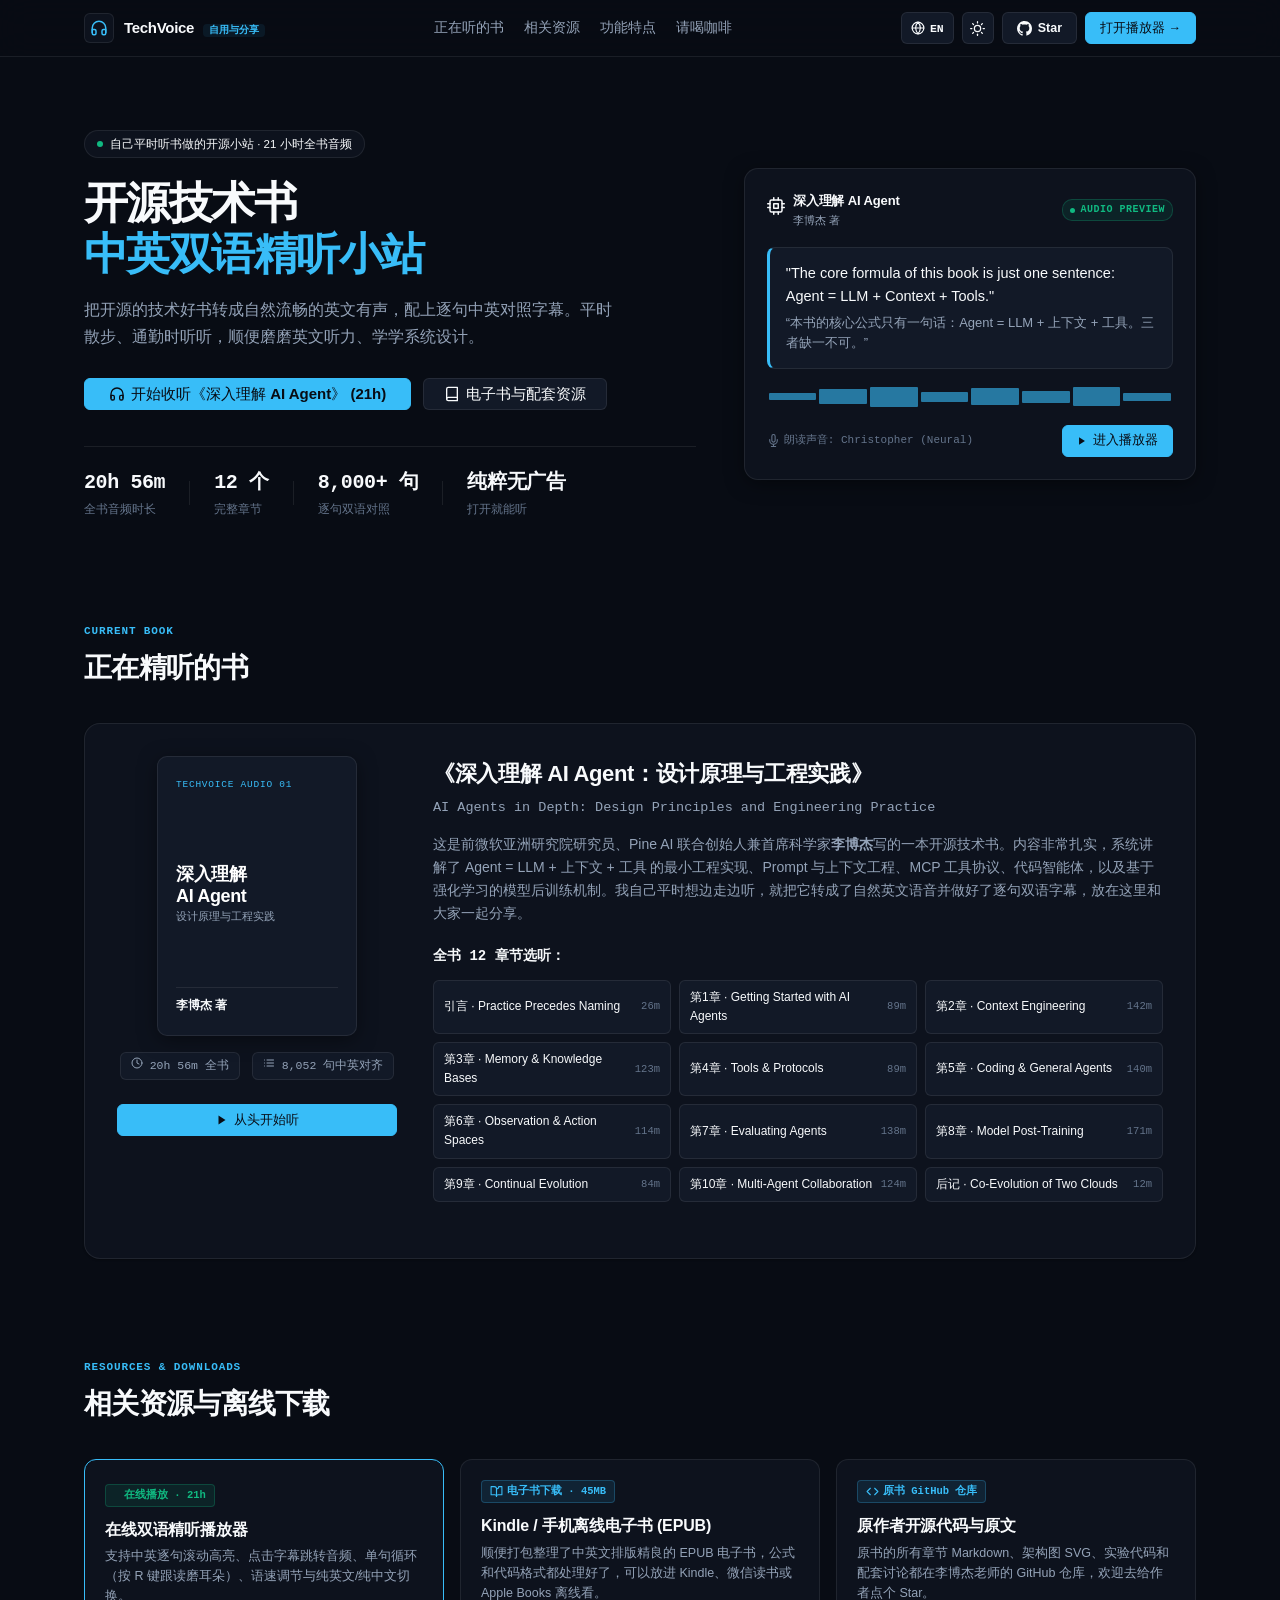
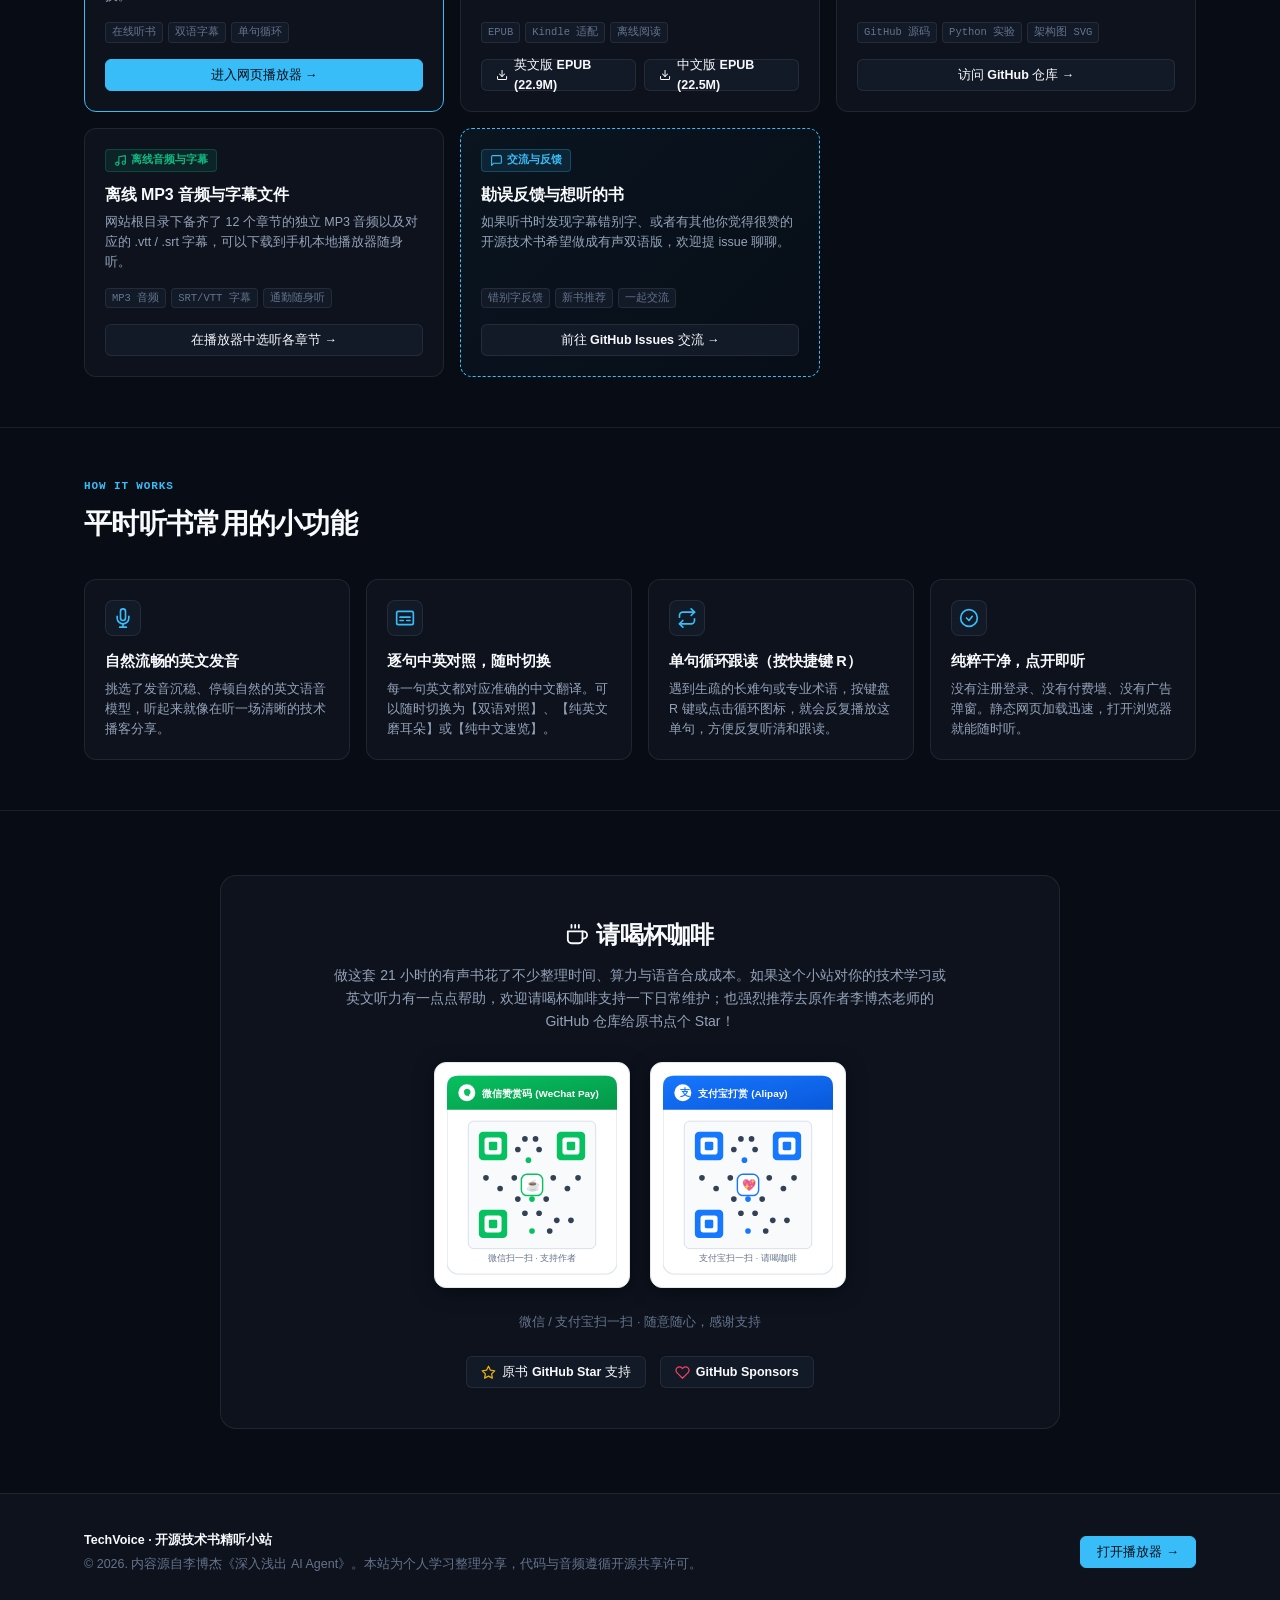
==== index.html @ 955268dc "feat(ui):全面提升品质 - 彻底重构设计系统为 Linear 级工程水准，消除一切山寨质感与 AI-slop" ====
<!DOCTYPE html>
<html lang="zh-CN" data-theme="dark">
<head>
  <meta charset="utf-8">
  <meta name="viewport" content="width=device-width, initial-scale=1.0, maximum-scale=1.0, user-scalable=no">
  <title>TechVoice · 开源技术书双语精听小站</title>
  <meta name="description" content="一个给自己和大家精听开源技术书的小站。包含李博杰《深入理解 AI Agent》全本 21 小时自然英文朗读与 8,000+ 句逐句中英对照字幕，通勤散步随时听。">
  <meta name="theme-color" content="#080c14">
  <link rel="manifest" href="manifest.json">
  <link rel="apple-touch-icon" href="assets/icon.svg">
  <link rel="stylesheet" href="css/landing.css">
  <link rel="icon" type="image/svg+xml" href="assets/icon.svg">
</head>
<body>
  <!-- Header Navbar -->
  <header class="site-header">
    <div class="container header-inner">
      <a href="index.html" class="brand-logo">
        <div class="brand-icon">
          <svg width="18" height="18" viewBox="0 0 24 24" fill="none" stroke="currentColor" stroke-width="2" stroke-linecap="round" stroke-linejoin="round">
            <path d="M3 18v-6a9 9 0 0 1 18 0v6"/>
            <path d="M21 19a2 2 0 0 1-2 2h-1a2 2 0 0 1-2-2v-3a2 2 0 0 1 2-2h3zM3 19a2 2 0 0 0 2 2h1a2 2 0 0 0 2-2v-3a2 2 0 0 0-2-2H3z"/>
          </svg>
        </div>
        <div>
          <span class="brand-name">TechVoice</span>
          <span class="brand-badge" data-i18n="brand_badge">自用与分享</span>
        </div>
      </a>

      <nav class="nav-links">
        <a href="#featured" class="nav-link" data-i18n="nav_featured">正在听的书</a>
        <a href="#library" class="nav-link" data-i18n="nav_library">相关资源</a>
        <a href="#features" class="nav-link" data-i18n="nav_features">功能特点</a>
        <a href="#sponsor" class="nav-link" data-i18n="nav_sponsor">请喝咖啡</a>
      </nav>

      <div class="header-actions">
        <!-- Language Switcher Toggle -->
        <button class="btn-lang" id="btn-lang-toggle" title="Switch Language / 切换语言">
          <svg width="14" height="14" viewBox="0 0 24 24" fill="none" stroke="currentColor" stroke-width="2" stroke-linecap="round" stroke-linejoin="round">
            <circle cx="12" cy="12" r="10"/>
            <line x1="2" y1="12" x2="22" y2="12"/>
            <path d="M12 2a15.3 15.3 0 0 1 4 10 15.3 15.3 0 0 1-4 10 15.3 15.3 0 0 1-4-10 15.3 15.3 0 0 1 4-10z"/>
          </svg>
          <span id="lang-switch-text">EN</span>
        </button>

        <!-- Theme Toggle -->
        <button class="btn-theme" id="btn-theme-toggle" title="切换深色/浅色模式" aria-label="Toggle Theme">
          <svg width="15" height="15" viewBox="0 0 24 24" fill="none" stroke="currentColor" stroke-width="2" stroke-linecap="round" stroke-linejoin="round">
            <circle cx="12" cy="12" r="5"/>
            <line x1="12" y1="1" x2="12" y2="3"/>
            <line x1="12" y1="21" x2="12" y2="23"/>
            <line x1="4.22" y1="4.22" x2="5.64" y2="5.64"/>
            <line x1="18.36" y1="18.36" x2="19.78" y2="19.78"/>
            <line x1="1" y1="12" x2="3" y2="12"/>
            <line x1="21" y1="12" x2="23" y2="12"/>
            <line x1="4.22" y1="19.78" x2="5.64" y2="18.36"/>
            <line x1="18.36" y1="5.64" x2="19.78" y2="4.22"/>
          </svg>
        </button>

        <!-- GitHub Link -->
        <a href="https://github.com/bojieli/ai-agent-book" target="_blank" rel="noopener noreferrer" class="btn btn-secondary" title="原书 GitHub 开源仓库">
          <svg width="15" height="15" viewBox="0 0 24 24" fill="currentColor">
            <path d="M12 0C5.37 0 0 5.37 0 12c0 5.31 3.435 9.795 8.205 11.385.6.105.825-.255.825-.57 0-.285-.015-1.23-.015-2.235-3.015.555-3.795-.735-4.035-1.41-.135-.345-.72-1.41-1.23-1.695-.42-.225-1.02-.78-.015-.795.945-.015 1.62.87 1.845 1.23 1.08 1.815 2.805 1.305 3.495.99.105-.78.42-1.305.765-1.605-2.67-.3-5.46-1.335-5.46-5.925 0-1.305.465-2.385 1.23-3.225-.12-.3-.54-1.53.12-3.18 0 0 1.005-.315 3.3 1.23.96-.27 1.98-.405 3-.405s2.04.135 3 .405c2.295-1.56 3.3-1.23 3.3-1.23.66 1.65.24 2.88.12 3.18.765.84 1.23 1.905 1.23 3.225 0 4.605-2.805 5.625-5.475 5.925.435.375.81 1.095.81 2.22 0 1.605-.015 2.895-.015 3.3 0 .315.225.69.825.57A12.02 12.02 0 0024 12c0-6.63-5.37-12-12-12z"/>
          </svg>
          <span>Star</span>
        </a>

        <!-- CTA Reader -->
        <a href="reader.html" class="btn btn-primary" data-i18n="nav_player_cta">打开播放器 →</a>
      </div>
    </div>
  </header>

  <!-- Hero Section -->
  <section class="hero-section">
    <div class="container hero-grid">
      <!-- Left Content -->
      <div class="hero-left">
        <div class="hero-badge-pill">
          <span class="pill-dot"></span>
          <span data-i18n="hero_badge">自己平时听书做的开源小站 · 21 小时全书音频</span>
        </div>

        <h1 class="hero-title" data-i18n-html="hero_title">
          开源技术书<br>
          <span class="text-accent">中英双语精听小站</span>
        </h1>

        <p class="hero-desc" data-i18n="hero_desc">
          把开源的技术好书转成自然流畅的英文有声，配上逐句中英对照字幕。平时散步、通勤时听听，顺便磨磨英文听力、学学系统设计。
        </p>

        <div class="hero-actions">
          <a href="reader.html" class="btn btn-primary" style="padding: 12px 24px; font-size: 15px;">
            <svg width="16" height="16" viewBox="0 0 24 24" fill="none" stroke="currentColor" stroke-width="2" stroke-linecap="round" stroke-linejoin="round">
              <path d="M3 18v-6a9 9 0 0 1 18 0v6"/>
              <path d="M21 19a2 2 0 0 1-2 2h-1a2 2 0 0 1-2-2v-3a2 2 0 0 1 2-2h3zM3 19a2 2 0 0 0 2 2h1a2 2 0 0 0 2-2v-3a2 2 0 0 0-2-2H3z"/>
            </svg>
            <span data-i18n="hero_btn_listen">开始收听《深入理解 AI Agent》 (21h)</span>
          </a>
          <a href="#library" class="btn btn-secondary" style="padding: 12px 20px; font-size: 15px;">
            <svg width="16" height="16" viewBox="0 0 24 24" fill="none" stroke="currentColor" stroke-width="2" stroke-linecap="round" stroke-linejoin="round">
              <path d="M4 19.5A2.5 2.5 0 0 1 6.5 17H20"/>
              <path d="M6.5 2H20v20H6.5A2.5 2.5 0 0 1 4 19.5v-15A2.5 2.5 0 0 1 6.5 2z"/>
            </svg>
            <span data-i18n="hero_btn_explore">电子书与配套资源</span>
          </a>
        </div>

        <!-- Metrics -->
        <div class="metrics-row">
          <div class="metric-item">
            <span class="metric-value" data-i18n="metric_audio_val">20h 56m</span>
            <span class="metric-label" data-i18n="metric_audio_lbl">全书音频时长</span>
          </div>
          <div class="metric-divider"></div>
          <div class="metric-item">
            <span class="metric-value" data-i18n="metric_chap_val">12 个</span>
            <span class="metric-label" data-i18n="metric_chap_lbl">完整章节</span>
          </div>
          <div class="metric-divider"></div>
          <div class="metric-item">
            <span class="metric-value" data-i18n="metric_align_val">8,000+ 句</span>
            <span class="metric-label" data-i18n="metric_align_lbl">逐句双语对照</span>
          </div>
          <div class="metric-divider"></div>
          <div class="metric-item">
            <span class="metric-value" data-i18n="metric_free_val">纯粹无广告</span>
            <span class="metric-label" data-i18n="metric_free_lbl">打开就能听</span>
          </div>
        </div>
      </div>

      <!-- Right Interactive Preview Card -->
      <div class="hero-right">
        <div class="hero-card-preview">
          <div class="card-preview-header">
            <div class="card-book-tag">
              <div class="book-icon">
                <svg width="18" height="18" viewBox="0 0 24 24" fill="none" stroke="currentColor" stroke-width="2" stroke-linecap="round" stroke-linejoin="round">
                  <rect x="4" y="4" width="16" height="16" rx="2"/>
                  <rect x="9" y="9" width="6" height="6"/>
                  <line x1="9" y1="1" x2="9" y2="4"/>
                  <line x1="15" y1="1" x2="15" y2="4"/>
                  <line x1="9" y1="20" x2="9" y2="23"/>
                  <line x1="15" y1="20" x2="15" y2="23"/>
                  <line x1="20" y1="9" x2="23" y2="9"/>
                  <line x1="20" y1="14" x2="23" y2="14"/>
                  <line x1="1" y1="9" x2="4" y2="9"/>
                  <line x1="1" y1="14" x2="4" y2="14"/>
                </svg>
              </div>
              <div>
                <div class="book-title-sub" data-i18n="preview_tag_title">深入理解 AI Agent</div>
                <div class="book-author-sub" data-i18n="preview_tag_author">李博杰 著</div>
              </div>
            </div>
            <div class="live-badge">
              <span class="live-pulse"></span>
              <span data-i18n="preview_live">AUDIO PREVIEW</span>
            </div>
          </div>

          <div class="card-cue-box">
            <div class="en" data-i18n="preview_en">"The core formula of this book is just one sentence: Agent = LLM + Context + Tools."</div>
            <div class="zh" data-i18n="preview_zh">“本书的核心公式只有一句话：Agent = LLM + 上下文 + 工具。三者缺一不可。”</div>
          </div>

          <!-- Animated Sound Waves -->
          <div class="sound-waves">
            <div class="wave-bar"></div>
            <div class="wave-bar"></div>
            <div class="wave-bar"></div>
            <div class="wave-bar"></div>
            <div class="wave-bar"></div>
            <div class="wave-bar"></div>
            <div class="wave-bar"></div>
            <div class="wave-bar"></div>
          </div>

          <div class="card-cta-row">
            <span class="voice-badge">
              <svg width="13" height="13" viewBox="0 0 24 24" fill="none" stroke="currentColor" stroke-width="2" stroke-linecap="round" stroke-linejoin="round" style="color: var(--accent);">
                <path d="M12 1a3 3 0 0 0-3 3v8a3 3 0 0 0 6 0V4a3 3 0 0 0-3-3z"/>
                <path d="M19 10v2a7 7 0 0 1-14 0v-2"/>
                <line x1="12" y1="19" x2="12" y2="23"/>
                <line x1="8" y1="23" x2="16" y2="23"/>
              </svg>
              <span data-i18n="preview_voice">朗读声音: Christopher (Neural)</span>
            </span>
            <a href="reader.html" class="btn btn-primary" style="padding: 6px 14px; font-size: 13px;">
              <svg width="10" height="10" viewBox="0 0 24 24" fill="currentColor">
                <polygon points="5 3 19 12 5 21 5 3"/>
              </svg>
              <span data-i18n="preview_cta">进入播放器</span>
            </a>
          </div>
        </div>
      </div>
    </div>
  </section>

  <!-- Featured Book Section -->
  <section class="section-featured" id="featured">
    <div class="container">
      <div class="section-header">
        <div class="section-label" data-i18n="featured_label">CURRENT BOOK</div>
        <h2 class="section-title" data-i18n="featured_title">正在精听的书</h2>
      </div>

      <div class="featured-book-card">
        <!-- Cover Column -->
        <div class="book-cover-col">
          <div class="book-mock-cover">
            <div class="mock-cover-tag">TECHVOICE AUDIO 01</div>
            <div>
              <div class="mock-cover-title">深入理解<br>AI Agent</div>
              <div class="mock-cover-sub">设计原理与工程实践</div>
            </div>
            <div class="mock-cover-footer">
              <div class="mock-cover-author">李博杰 著</div>
            </div>
          </div>

          <div class="book-quick-stats">
            <div class="quick-stat-badge">
              <svg width="12" height="12" viewBox="0 0 24 24" fill="none" stroke="currentColor" stroke-width="2" stroke-linecap="round" stroke-linejoin="round">
                <circle cx="12" cy="12" r="10"/>
                <polyline points="12 6 12 12 16 14"/>
              </svg>
              <span data-i18n="featured_quick_stat_time">20h 56m 全书</span>
            </div>
            <div class="quick-stat-badge">
              <svg width="12" height="12" viewBox="0 0 24 24" fill="none" stroke="currentColor" stroke-width="2" stroke-linecap="round" stroke-linejoin="round">
                <line x1="8" y1="6" x2="21" y2="6"/>
                <line x1="8" y1="12" x2="21" y2="12"/>
                <line x1="8" y1="18" x2="21" y2="18"/>
                <line x1="3" y1="6" x2="3.01" y2="6"/>
                <line x1="3" y1="12" x2="3.01" y2="12"/>
                <line x1="3" y1="18" x2="3.01" y2="18"/>
              </svg>
              <span data-i18n="featured_quick_stat_cues">8,052 句中英对齐</span>
            </div>
          </div>

          <a href="reader.html" class="btn btn-primary" style="margin-top: 24px; width: 100%; justify-content: center;">
            <svg width="12" height="12" viewBox="0 0 24 24" fill="currentColor">
              <polygon points="5 3 19 12 5 21 5 3"/>
            </svg>
            <span data-i18n="featured_start_btn">从头开始听</span>
          </a>
        </div>

        <!-- Details Column -->
        <div class="book-details-col">
          <h3 data-i18n="featured_book_title">《深入理解 AI Agent：设计原理与工程实践》</h3>
          <div class="book-subtitle" data-i18n="featured_book_sub">AI Agents in Depth: Design Principles and Engineering Practice</div>

          <p class="book-summary" data-i18n-html="featured_book_summary">
            这是前微软亚洲研究院研究员、Pine AI 联合创始人兼首席科学家<b>李博杰</b>写的一本开源技术书。内容非常扎实，系统讲解了 Agent = LLM + 上下文 + 工具 的最小工程实现、Prompt 与上下文工程、MCP 工具协议、代码智能体，以及基于强化学习的模型后训练机制。我自己平时想边走边听，就把它转成了自然英文语音并做好了逐句双语字幕，放在这里和大家一起分享。
          </p>

          <h4 style="font-size: 14px; font-weight: 700; color: var(--text-main); margin-bottom: 12px; text-transform: uppercase; font-family: var(--font-mono);" data-i18n="featured_ch_title">
            全书 12 章节选听：
          </h4>

          <div class="chapter-pills-grid">
            <a href="reader.html#introduction" class="chapter-pill-link">
              <span>引言 · Practice Precedes Naming</span>
              <span class="dur">26m</span>
            </a>
            <a href="reader.html#chapter1" class="chapter-pill-link">
              <span>第1章 · Getting Started with AI Agents</span>
              <span class="dur">89m</span>
            </a>
            <a href="reader.html#chapter2" class="chapter-pill-link">
              <span>第2章 · Context Engineering</span>
              <span class="dur">142m</span>
            </a>
            <a href="reader.html#chapter3" class="chapter-pill-link">
              <span>第3章 · Memory & Knowledge Bases</span>
              <span class="dur">123m</span>
            </a>
            <a href="reader.html#chapter4" class="chapter-pill-link">
              <span>第4章 · Tools & Protocols</span>
              <span class="dur">89m</span>
            </a>
            <a href="reader.html#chapter5" class="chapter-pill-link">
              <span>第5章 · Coding & General Agents</span>
              <span class="dur">140m</span>
            </a>
            <a href="reader.html#chapter6" class="chapter-pill-link">
              <span>第6章 · Observation & Action Spaces</span>
              <span class="dur">114m</span>
            </a>
            <a href="reader.html#chapter7" class="chapter-pill-link">
              <span>第7章 · Evaluating Agents</span>
              <span class="dur">138m</span>
            </a>
            <a href="reader.html#chapter8" class="chapter-pill-link">
              <span>第8章 · Model Post-Training</span>
              <span class="dur">171m</span>
            </a>
            <a href="reader.html#chapter9" class="chapter-pill-link">
              <span>第9章 · Continual Evolution</span>
              <span class="dur">84m</span>
            </a>
            <a href="reader.html#chapter10" class="chapter-pill-link">
              <span>第10章 · Multi-Agent Collaboration</span>
              <span class="dur">124m</span>
            </a>
            <a href="reader.html#afterword" class="chapter-pill-link">
              <span>后记 · Co-Evolution of Two Clouds</span>
              <span class="dur">12m</span>
            </a>
          </div>
        </div>
      </div>
    </div>
  </section>

  <!-- Monograph Matrix & Deliverables Section -->
  <section class="section-library" id="library">
    <div class="container">
      <div class="section-header">
        <div class="section-label" data-i18n="library_label">RESOURCES & DOWNLOADS</div>
        <h2 class="section-title" data-i18n="library_title">相关资源与离线下载</h2>
      </div>

      <div class="bento-grid">
        <!-- Deliverable Card 1: Interactive Audio Player -->
        <div class="bento-card" style="border-color: var(--border-accent);">
          <div>
            <div class="bento-status-pill status-online">
              <span class="pill-dot" style="width: 6px; height: 6px; border-radius: 50%; background: var(--accent); display: inline-block;"></span>
              <span data-i18n="lib_card1_pill">在线播放 · 21h</span>
            </div>
            <div class="bento-card-title" data-i18n="lib_card1_title">在线双语精听播放器</div>
            <div class="bento-card-desc" data-i18n="lib_card1_desc">支持中英逐句滚动高亮、点击字幕跳转音频、单句循环（按 R 键跟读磨耳朵）、语速调节与纯英文/纯中文切换。</div>
          </div>
          <div>
            <div class="bento-card-tags">
              <span class="tag-badge" data-i18n="lib_card1_tag1">在线听书</span>
              <span class="tag-badge" data-i18n="lib_card1_tag2">双语字幕</span>
              <span class="tag-badge" data-i18n="lib_card1_tag3">单句循环</span>
            </div>
            <a href="reader.html" class="btn btn-primary" style="width: 100%; justify-content: center;" data-i18n="lib_card1_btn">
              进入网页播放器 →
            </a>
          </div>
        </div>

        <!-- Deliverable Card 2: Kindle & Offline EPUB E-Books -->
        <div class="bento-card">
          <div>
            <div class="bento-status-pill status-community">
              <svg width="13" height="13" viewBox="0 0 24 24" fill="none" stroke="currentColor" stroke-width="2" stroke-linecap="round" stroke-linejoin="round">
                <path d="M2 3h6a4 4 0 0 1 4 4v14a3 3 0 0 0-3-3H2z"/>
                <path d="M22 3h-6a4 4 0 0 1-4 4v14a3 3 0 0 1 3-3h7z"/>
              </svg>
              <span data-i18n="lib_card2_pill">电子书下载 · 45MB</span>
            </div>
            <div class="bento-card-title" data-i18n="lib_card2_title">Kindle / 手机离线电子书 (EPUB)</div>
            <div class="bento-card-desc" data-i18n="lib_card2_desc">顺便打包整理了中英文排版精良的 EPUB 电子书，公式和代码格式都处理好了，可以放进 Kindle、微信读书或 Apple Books 离线看。</div>
          </div>
          <div>
            <div class="bento-card-tags">
              <span class="tag-badge" data-i18n="lib_card2_tag1">EPUB</span>
              <span class="tag-badge" data-i18n="lib_card2_tag2">Kindle 适配</span>
              <span class="tag-badge" data-i18n="lib_card2_tag3">离线阅读</span>
            </div>
            <div class="card-dual-actions">
              <a href="AI-Agents-in-Depth-en-Kindle-Inline.epub" download class="btn btn-secondary">
                <svg width="14" height="14" viewBox="0 0 24 24" fill="none" stroke="currentColor" stroke-width="2" stroke-linecap="round" stroke-linejoin="round">
                  <path d="M21 15v4a2 2 0 0 1-2 2H5a2 2 0 0 1-2-2v-4"/>
                  <polyline points="7 10 12 15 17 10"/>
                  <line x1="12" y1="15" x2="12" y2="3"/>
                </svg>
                <span data-i18n="lib_card2_btn_en">英文版 EPUB (22.9M)</span>
              </a>
              <a href="AI-Agent-Book-zh-CN-Kindle-Inline.epub" download class="btn btn-secondary">
                <svg width="14" height="14" viewBox="0 0 24 24" fill="none" stroke="currentColor" stroke-width="2" stroke-linecap="round" stroke-linejoin="round">
                  <path d="M21 15v4a2 2 0 0 1-2 2H5a2 2 0 0 1-2-2v-4"/>
                  <polyline points="7 10 12 15 17 10"/>
                  <line x1="12" y1="15" x2="12" y2="3"/>
                </svg>
                <span data-i18n="lib_card2_btn_zh">中文版 EPUB (22.5M)</span>
              </a>
            </div>
          </div>
        </div>

        <!-- Deliverable Card 3: Companion Open-Source Codebase -->
        <div class="bento-card">
          <div>
            <div class="bento-status-pill status-community">
              <svg width="13" height="13" viewBox="0 0 24 24" fill="none" stroke="currentColor" stroke-width="2" stroke-linecap="round" stroke-linejoin="round">
                <polyline points="16 18 22 12 16 6"/>
                <polyline points="8 6 2 12 8 18"/>
              </svg>
              <span data-i18n="lib_card3_pill">原书 GitHub 仓库</span>
            </div>
            <div class="bento-card-title" data-i18n="lib_card3_title">原作者开源代码与原文</div>
            <div class="bento-card-desc" data-i18n="lib_card3_desc">原书的所有章节 Markdown、架构图 SVG、实验代码和配套讨论都在李博杰老师的 GitHub 仓库，欢迎去给作者点个 Star。</div>
          </div>
          <div>
            <div class="bento-card-tags">
              <span class="tag-badge" data-i18n="lib_card3_tag1">GitHub 源码</span>
              <span class="tag-badge" data-i18n="lib_card3_tag2">Python 实验</span>
              <span class="tag-badge" data-i18n="lib_card3_tag3">架构图 SVG</span>
            </div>
            <a href="https://github.com/bojieli/ai-agent-book" target="_blank" rel="noopener noreferrer" class="btn btn-secondary" style="width: 100%; justify-content: center;" data-i18n="lib_card3_btn">
              访问 GitHub 仓库 →
            </a>
          </div>
        </div>

        <!-- Deliverable Card 4: Master Audio & Subtitles Package -->
        <div class="bento-card">
          <div>
            <div class="bento-status-pill status-online">
              <svg width="13" height="13" viewBox="0 0 24 24" fill="none" stroke="currentColor" stroke-width="2" stroke-linecap="round" stroke-linejoin="round">
                <path d="M9 18V5l12-2v13"/>
                <circle cx="6" cy="18" r="3"/>
                <circle cx="18" cy="16" r="3"/>
              </svg>
              <span data-i18n="lib_card4_pill">离线音频与字幕</span>
            </div>
            <div class="bento-card-title" data-i18n="lib_card4_title">离线 MP3 音频与字幕文件</div>
            <div class="bento-card-desc" data-i18n="lib_card4_desc">网站根目录下备齐了 12 个章节的独立 MP3 音频以及对应的 .vtt / .srt 字幕，可以下载到手机本地播放器随身听。</div>
          </div>
          <div>
            <div class="bento-card-tags">
              <span class="tag-badge" data-i18n="lib_card4_tag1">MP3 音频</span>
              <span class="tag-badge" data-i18n="lib_card4_tag2">SRT/VTT 字幕</span>
              <span class="tag-badge" data-i18n="lib_card4_tag3">通勤随身听</span>
            </div>
            <a href="reader.html" class="btn btn-secondary" style="width: 100%; justify-content: center;" data-i18n="lib_card4_btn">
              在播放器中选听各章节 →
            </a>
          </div>
        </div>

        <!-- Deliverable Card 5: Community & Title Suggestions -->
        <div class="bento-card" style="background: linear-gradient(135deg, rgba(56, 189, 248, 0.05), rgba(2, 132, 199, 0.02)); border: 1px dashed var(--border-accent);">
          <div>
            <div class="bento-status-pill status-community">
              <svg width="13" height="13" viewBox="0 0 24 24" fill="none" stroke="currentColor" stroke-width="2" stroke-linecap="round" stroke-linejoin="round">
                <path d="M21 15a2 2 0 0 1-2 2H7l-4 4V5a2 2 0 0 1 2-2h14a2 2 0 0 1 2 2z"/>
              </svg>
              <span data-i18n="lib_card5_pill">交流与反馈</span>
            </div>
            <div class="bento-card-title" data-i18n="lib_card5_title">勘误反馈与想听的书</div>
            <div class="bento-card-desc" data-i18n="lib_card5_desc">如果听书时发现字幕错别字、或者有其他你觉得很赞的开源技术书希望做成有声双语版，欢迎提 issue 聊聊。</div>
          </div>
          <div>
            <div class="bento-card-tags">
              <span class="tag-badge" data-i18n="lib_card5_tag1">错别字反馈</span>
              <span class="tag-badge" data-i18n="lib_card5_tag2">新书推荐</span>
              <span class="tag-badge" data-i18n="lib_card5_tag3">一起交流</span>
            </div>
            <a href="https://github.com/bojieli/ai-agent-book/issues" target="_blank" rel="noopener noreferrer" class="btn btn-secondary" style="width: 100%; justify-content: center;" data-i18n="lib_card5_btn">
              前往 GitHub Issues 交流 →
            </a>
          </div>
        </div>
      </div>
    </div>
  </section>

  <!-- Platform Features Section -->
  <section class="section-features" id="features">
    <div class="container">
      <div class="section-header">
        <div class="section-label" data-i18n="features_label">HOW IT WORKS</div>
        <h2 class="section-title" data-i18n="features_title">平时听书常用的小功能</h2>
      </div>

      <div class="features-grid">
        <div class="feature-box">
          <div class="feature-icon-box">
            <svg width="20" height="20" viewBox="0 0 24 24" fill="none" stroke="currentColor" stroke-width="2" stroke-linecap="round" stroke-linejoin="round">
              <path d="M12 1a3 3 0 0 0-3 3v8a3 3 0 0 0 6 0V4a3 3 0 0 0-3-3z"/>
              <path d="M19 10v2a7 7 0 0 1-14 0v-2"/>
              <line x1="12" y1="19" x2="12" y2="23"/>
              <line x1="8" y1="23" x2="16" y2="23"/>
            </svg>
          </div>
          <h4 data-i18n="f1_title">自然流畅的英文发音</h4>
          <p data-i18n="f1_desc">挑选了发音沉稳、停顿自然的英文语音模型，听起来就像在听一场清晰的技术播客分享。</p>
        </div>

        <div class="feature-box">
          <div class="feature-icon-box">
            <svg width="20" height="20" viewBox="0 0 24 24" fill="none" stroke="currentColor" stroke-width="2" stroke-linecap="round" stroke-linejoin="round">
              <rect x="2" y="4" width="20" height="16" rx="2"/>
              <line x1="6" y1="15" x2="10" y2="15"/>
              <line x1="14" y1="15" x2="18" y2="15"/>
              <line x1="6" y1="11" x2="18" y2="11"/>
            </svg>
          </div>
          <h4 data-i18n="f2_title">逐句中英对照，随时切换</h4>
          <p data-i18n="f2_desc">每一句英文都对应准确的中文翻译。可以随时切换为【双语对照】、【纯英文磨耳朵】或【纯中文速览】。</p>
        </div>

        <div class="feature-box">
          <div class="feature-icon-box">
            <svg width="20" height="20" viewBox="0 0 24 24" fill="none" stroke="currentColor" stroke-width="2" stroke-linecap="round" stroke-linejoin="round">
              <polyline points="17 1 21 5 17 9"/>
              <path d="M3 11V9a4 4 0 0 1 4-4h14"/>
              <polyline points="7 23 3 19 7 15"/>
              <path d="M21 13v2a4 4 0 0 1-4 4H3"/>
            </svg>
          </div>
          <h4 data-i18n="f3_title">单句循环跟读（按快捷键 R）</h4>
          <p data-i18n="f3_desc">遇到生疏的长难句或专业术语，按键盘 R 键或点击循环图标，就会反复播放这单句，方便反复听清和跟读。</p>
        </div>

        <div class="feature-box">
          <div class="feature-icon-box">
            <svg width="20" height="20" viewBox="0 0 24 24" fill="none" stroke="currentColor" stroke-width="2" stroke-linecap="round" stroke-linejoin="round">
              <circle cx="12" cy="12" r="10"/>
              <polyline points="9 12 12 15 16 10"/>
            </svg>
          </div>
          <h4 data-i18n="f4_title">纯粹干净，点开即听</h4>
          <p data-i18n="f4_desc">没有注册登录、没有付费墙、没有广告弹窗。静态网页加载迅速，打开浏览器就能随时听。</p>
        </div>
      </div>
    </div>
  </section>

  <!-- Sponsorship / Donation Section -->
  <section class="section-sponsor" id="sponsor">
    <div class="container">
      <div class="sponsor-container-box">
        <h2 class="sponsor-lead-title" style="display: flex; align-items: center; justify-content: center; gap: 8px;">
          <svg width="22" height="22" viewBox="0 0 24 24" fill="none" stroke="currentColor" stroke-width="2" stroke-linecap="round" stroke-linejoin="round" style="color: var(--accent);">
            <path d="M18 8h1a4 4 0 0 1 0 8h-1"/>
            <path d="M2 8h16v9a4 4 0 0 1-4 4H6a4 4 0 0 1-4-4V8z"/>
            <line x1="6" y1="1" x2="6" y2="4"/>
            <line x1="10" y1="1" x2="10" y2="4"/>
            <line x1="14" y1="1" x2="14" y2="4"/>
          </svg>
          <span data-i18n="sponsor_title">请喝杯咖啡</span>
        </h2>
        <p class="sponsor-lead-desc" data-i18n="sponsor_desc">
          做这套 21 小时的有声书花了不少整理时间、算力与语音合成成本。如果这个小站对你的技术学习或英文听力有一点点帮助，欢迎请喝杯咖啡支持一下日常维护；也强烈推荐去原作者李博杰老师的 GitHub 仓库给原书点个 Star！
        </p>

        <!-- QR Codes Duo -->
        <div class="sponsor-qr-duo">
          <div class="qr-card-item">
            <img src="assets/qr_wechat.svg" alt="微信赞赏码">
          </div>
          <div class="qr-card-item">
            <img src="assets/qr_alipay.svg" alt="支付宝赞赏码">
          </div>
        </div>

        <p style="font-size: 13px; color: var(--text-faint); margin-bottom: 24px;" data-i18n="sponsor_scan_hint">
          微信 / 支付宝扫一扫 · 随意随心，感谢支持
        </p>

        <div style="display: flex; gap: 14px; justify-content: center; flex-wrap: wrap;">
          <a href="https://github.com/bojieli/ai-agent-book" target="_blank" rel="noopener noreferrer" class="btn btn-secondary">
            <svg width="15" height="15" viewBox="0 0 24 24" fill="none" stroke="currentColor" stroke-width="2" stroke-linecap="round" stroke-linejoin="round" style="color: #eab308;">
              <polygon points="12 2 15.09 8.26 22 9.27 17 14.14 18.18 21.02 12 17.77 5.82 21.02 7 14.14 2 9.27 8.91 8.26 12 2"/>
            </svg>
            <span data-i18n="sponsor_star_btn">原书 GitHub Star 支持</span>
          </a>
          <a href="https://github.com/sponsors/bojieli" target="_blank" rel="noopener noreferrer" class="btn btn-secondary">
            <svg width="15" height="15" viewBox="0 0 24 24" fill="none" stroke="currentColor" stroke-width="2" stroke-linecap="round" stroke-linejoin="round" style="color: #f43f5e;">
              <path d="M20.84 4.61a5.5 5.5 0 0 0-7.78 0L12 5.67l-1.06-1.06a5.5 5.5 0 0 0-7.78 7.78l1.06 1.06L12 21.23l7.78-7.78 1.06-1.06a5.5 5.5 0 0 0 0-7.78z"/>
            </svg>
            <span data-i18n="sponsor_btn">GitHub Sponsors</span>
          </a>
        </div>
      </div>
    </div>
  </section>

  <!-- Footer -->
  <footer class="site-footer">
    <div class="container footer-content">
      <div class="footer-meta">
        <p style="font-weight: 600; color: var(--text-main); margin-bottom: 4px;" data-i18n="footer_title">TechVoice · 开源技术书精听小站</p>
        <p data-i18n="footer_desc">© 2026. 内容源自李博杰《深入浅出 AI Agent》。本站为个人学习整理分享，代码与音频遵循开源共享许可。</p>
      </div>
      <div>
        <a href="reader.html" class="btn btn-primary" style="padding: 8px 16px; font-size: 13px;" data-i18n="footer_cta">打开播放器 →</a>
      </div>
    </div>
  </footer>

  <!-- i18n & Theme Controller Scripts -->
  <script src="js/i18n.js"></script>
  <script>
    // Theme toggle
    const themeBtn = document.getElementById('btn-theme-toggle');
    const SUN_SVG = `<svg width="15" height="15" viewBox="0 0 24 24" fill="none" stroke="currentColor" stroke-width="2" stroke-linecap="round" stroke-linejoin="round"><circle cx="12" cy="12" r="5"/><line x1="12" y1="1" x2="12" y2="3"/><line x1="12" y1="21" x2="12" y2="23"/><line x1="4.22" y1="4.22" x2="5.64" y2="5.64"/><line x1="18.36" y1="18.36" x2="19.78" y2="19.78"/><line x1="1" y1="12" x2="3" y2="12"/><line x1="21" y1="12" x2="23" y2="12"/><line x1="4.22" y1="19.78" x2="5.64" y2="18.36"/><line x1="18.36" y1="5.64" x2="19.78" y2="4.22"/></svg>`;
    const MOON_SVG = `<svg width="15" height="15" viewBox="0 0 24 24" fill="none" stroke="currentColor" stroke-width="2" stroke-linecap="round" stroke-linejoin="round"><path d="M21 12.79A9 9 0 1 1 11.21 3 7 7 0 0 0 21 12.79z"/></svg>`;

    function updateThemeUI(theme) {
      document.documentElement.setAttribute('data-theme', theme);
      if (themeBtn) {
        themeBtn.innerHTML = theme === 'light' ? MOON_SVG : SUN_SVG;
      }
    }
    function initTheme() {
      const saved = localStorage.getItem('ai_agent_theme') || 'dark';
      updateThemeUI(saved);
    }
    themeBtn.addEventListener('click', () => {
      const current = document.documentElement.getAttribute('data-theme') || 'dark';
      const next = current === 'dark' ? 'light' : 'dark';
      localStorage.setItem('ai_agent_theme', next);
      updateThemeUI(next);
    });
    initTheme();

    // Register Service Worker for offline PWA caching
    if ('serviceWorker' in navigator) {
      window.addEventListener('load', () => {
        navigator.serviceWorker.register('sw.js').then((reg) => {
          console.log('[SW] Registered successfully:', reg.scope);
        }).catch((err) => {
          console.warn('[SW] Registration failed:', err);
        });
      });
    }
  </script>
</body>
</html>
---- css/landing.css ----
/* ==========================================================================
   TechVoice Platform Landing Page Stylesheet
   Linear & Vercel Inspired Engineering Aesthetic
   ========================================================================== */

:root {
  --font-sans: "Geist", -apple-system, BlinkMacSystemFont, "Segoe UI", Roboto, "Helvetica Neue", Arial, sans-serif;
  --font-mono: "Geist Mono", ui-monospace, SFMono-Regular, Menlo, Monaco, Consolas, monospace;

  /* Dark Theme (Default) - Ultra-refined deep slate/zinc base */
  --bg-page: #080c14;
  --bg-surface: #0d121d;
  --bg-card: #121927;
  --bg-card-hover: #172133;
  --bg-pill: rgba(56, 189, 248, 0.08);
  
  --border-subtle: rgba(255, 255, 255, 0.08);
  --border-card: rgba(255, 255, 255, 0.08);
  --border-hover: rgba(255, 255, 255, 0.18);
  --border-accent: #38bdf8;
  
  --text-main: #f8fafc;
  --text-muted: #94a3b8;
  --text-faint: #64748b;
  --text-accent: #38bdf8;
  
  --color-amber: #f59e0b;
  --color-green: #10b981;
  --color-rose: #f43f5e;
  
  --shadow-card: 0 4px 20px -2px rgba(0, 0, 0, 0.5);
  --shadow-subtle: 0 1px 2px 0 rgba(0, 0, 0, 0.3);
}

[data-theme="light"] {
  --bg-page: #f8fafc;
  --bg-surface: #ffffff;
  --bg-card: #ffffff;
  --bg-card-hover: #f1f5f9;
  --bg-pill: rgba(2, 132, 199, 0.06);
  
  --border-subtle: #e2e8f0;
  --border-card: #e2e8f0;
  --border-hover: #cbd5e1;
  --border-accent: #0284c7;
  
  --text-main: #0f172a;
  --text-muted: #475569;
  --text-faint: #94a3b8;
  --text-accent: #0284c7;
  
  --shadow-card: 0 4px 16px -2px rgba(0, 0, 0, 0.06);
  --shadow-subtle: 0 1px 3px 0 rgba(0, 0, 0, 0.05);
}

* {
  box-sizing: border-box;
  margin: 0;
  padding: 0;
}

body {
  font-family: var(--font-sans);
  background-color: var(--bg-page);
  color: var(--text-main);
  line-height: 1.6;
  min-height: 100vh;
  min-height: 100dvh;
  -webkit-font-smoothing: antialiased;
  -moz-osx-font-smoothing: grayscale;
  overflow-x: hidden;
}

.tabular-nums,
.metric-value,
.chapter-pill-link .dur,
.live-badge,
.tag-badge {
  font-variant-numeric: tabular-nums;
}

/* Container */
.container {
  max-width: 1160px;
  margin: 0 auto;
  padding: 0 24px;
}

/* ==========================================================================
   Header Navbar
   ========================================================================== */
.site-header {
  position: sticky;
  top: 0;
  z-index: 100;
  background: rgba(8, 12, 20, 0.88);
  backdrop-filter: blur(16px);
  border-bottom: 1px solid var(--border-subtle);
}

[data-theme="light"] .site-header {
  background: rgba(255, 255, 255, 0.9);
}

.header-inner {
  display: flex;
  align-items: center;
  justify-content: space-between;
  height: 56px;
}

.brand-logo {
  display: flex;
  align-items: center;
  gap: 10px;
  text-decoration: none;
  color: var(--text-main);
}

.brand-icon {
  width: 30px;
  height: 30px;
  border-radius: 6px;
  background: var(--bg-surface);
  border: 1px solid var(--border-subtle);
  color: var(--text-accent);
  display: flex;
  align-items: center;
  justify-content: center;
  flex-shrink: 0;
}

.brand-name {
  font-size: 15px;
  font-weight: 700;
  letter-spacing: -0.02em;
}

.brand-badge {
  font-size: 10px;
  font-family: var(--font-mono);
  background: var(--bg-pill);
  color: var(--text-accent);
  padding: 1px 6px;
  border-radius: 4px;
  font-weight: 600;
  margin-left: 4px;
}

.nav-links {
  display: flex;
  align-items: center;
  gap: 20px;
}

.nav-link {
  color: var(--text-muted);
  text-decoration: none;
  font-size: 13.5px;
  font-weight: 500;
  transition: color 0.15s ease;
}

.nav-link:hover {
  color: var(--text-main);
}

.header-actions {
  display: flex;
  align-items: center;
  gap: 8px;
}

/* ==========================================================================
   Buttons
   ========================================================================== */
.btn {
  display: inline-flex;
  align-items: center;
  gap: 6px;
  padding: 6px 14px;
  height: 32px;
  border-radius: 6px;
  font-size: 12.5px;
  font-weight: 550;
  text-decoration: none;
  cursor: pointer;
  transition: all 0.15s cubic-bezier(0.16, 1, 0.3, 1);
  border: 1px solid transparent;
}

.btn:active {
  transform: scale(0.97);
}

.btn-primary {
  background: var(--text-accent);
  color: #080c14;
  border-color: var(--text-accent);
}

[data-theme="light"] .btn-primary {
  color: #ffffff;
  background: #0284c7;
  border-color: #0284c7;
}

.btn-primary:hover {
  background: #7dd3fc;
  border-color: #7dd3fc;
}

[data-theme="light"] .btn-primary:hover {
  background: #0369a1;
  border-color: #0369a1;
}

.btn-secondary {
  background: var(--bg-card);
  color: var(--text-secondary);
  border-color: var(--border-subtle);
}

.btn-secondary:hover {
  background: var(--bg-card-hover);
  border-color: var(--border-hover);
  color: var(--text-main);
}

.btn-sponsor {
  background: transparent;
  color: var(--color-amber);
  border-color: rgba(245, 158, 11, 0.25);
}

.btn-sponsor:hover {
  background: rgba(245, 158, 11, 0.08);
  border-color: rgba(245, 158, 11, 0.5);
}

.btn-theme {
  background: var(--bg-card);
  border: 1px solid var(--border-subtle);
  color: var(--text-secondary);
  width: 32px;
  height: 32px;
  border-radius: 6px;
  display: inline-flex;
  align-items: center;
  justify-content: center;
  cursor: pointer;
  transition: all 0.15s ease;
}

.btn-theme:hover {
  background: var(--bg-card-hover);
  border-color: var(--border-hover);
  color: var(--text-main);
}

.btn-lang {
  background: var(--bg-card);
  border: 1px solid var(--border-subtle);
  color: var(--text-secondary);
  height: 32px;
  padding: 0 9px;
  border-radius: 6px;
  display: inline-flex;
  align-items: center;
  gap: 5px;
  font-size: 11.5px;
  font-weight: 600;
  font-family: var(--font-mono);
  cursor: pointer;
  transition: all 0.15s ease;
}

.btn-lang:hover {
  background: var(--bg-card-hover);
  border-color: var(--border-hover);
  color: var(--text-main);
}

.card-dual-actions {
  display: flex;
  gap: 8px;
}

.card-dual-actions .btn {
  flex: 1;
  justify-content: center;
}

/* ==========================================================================
   Hero Section
   ========================================================================== */
.hero-section {
  padding: 72px 0 54px 0;
  position: relative;
}

.hero-grid {
  display: grid;
  grid-template-columns: 1.15fr 0.85fr;
  gap: 48px;
  align-items: center;
}

.hero-badge-pill {
  display: inline-flex;
  align-items: center;
  gap: 7px;
  background: var(--bg-surface);
  border: 1px solid var(--border-subtle);
  padding: 4px 12px;
  border-radius: 20px;
  font-size: 11.5px;
  font-weight: 500;
  color: var(--text-secondary);
  margin-bottom: 20px;
}

.pill-dot {
  width: 6px;
  height: 6px;
  border-radius: 50%;
  background: var(--color-green);
}

.hero-title {
  font-size: 44px;
  font-weight: 750;
  line-height: 1.15;
  letter-spacing: -0.035em;
  margin-bottom: 18px;
  color: var(--text-main);
}

.hero-title .text-accent {
  color: var(--text-accent);
}

.hero-desc {
  font-size: 16px;
  line-height: 1.65;
  color: var(--text-muted);
  margin-bottom: 28px;
  max-width: 540px;
}

.hero-actions {
  display: flex;
  gap: 12px;
  flex-wrap: wrap;
  margin-bottom: 36px;
}

/* Metrics Row */
.metrics-row {
  display: flex;
  align-items: center;
  gap: 24px;
  border-top: 1px solid var(--border-subtle);
  padding-top: 20px;
  flex-wrap: wrap;
}

.metric-item {
  display: flex;
  flex-direction: column;
}

.metric-value {
  font-size: 20px;
  font-weight: 700;
  font-family: var(--font-mono);
  color: var(--text-main);
  letter-spacing: -0.02em;
}

.metric-label {
  font-size: 11.5px;
  color: var(--text-faint);
  margin-top: 1px;
}

.metric-divider {
  width: 1px;
  height: 24px;
  background: var(--border-subtle);
}

/* Hero Right: Live Interactive Card */
.hero-card-preview {
  background: var(--bg-surface);
  border: 1px solid var(--border-subtle);
  border-radius: 14px;
  padding: 22px;
  box-shadow: var(--shadow-card);
  position: relative;
  overflow: hidden;
}

.card-preview-header {
  display: flex;
  align-items: center;
  justify-content: space-between;
  margin-bottom: 18px;
}

.card-book-tag {
  display: flex;
  align-items: center;
  gap: 8px;
}

.card-book-tag .book-icon-wrapper {
  color: var(--text-accent);
  display: flex;
  align-items: center;
}

.card-book-tag .book-title-sub {
  font-size: 13px;
  font-weight: 650;
  color: var(--text-main);
  letter-spacing: -0.01em;
}

.card-book-tag .book-author-sub {
  font-size: 11px;
  color: var(--text-muted);
}

.live-badge {
  display: inline-flex;
  align-items: center;
  gap: 5px;
  background: rgba(16, 185, 129, 0.1);
  border: 1px solid rgba(16, 185, 129, 0.25);
  color: var(--color-green);
  font-size: 10px;
  font-weight: 600;
  padding: 2px 7px;
  border-radius: 10px;
  font-family: var(--font-mono);
  letter-spacing: 0.05em;
}

.live-pulse {
  width: 5px;
  height: 5px;
  border-radius: 50%;
  background: var(--color-green);
}

.card-cue-box {
  background: var(--bg-card);
  border: 1px solid var(--border-subtle);
  border-left: 3px solid var(--text-accent);
  border-radius: 8px;
  padding: 14px 16px;
  margin-bottom: 18px;
}

.card-cue-box .en {
  font-size: 14.5px;
  font-weight: 500;
  color: var(--text-main);
  line-height: 1.55;
  margin-bottom: 6px;
}

.card-cue-box .zh {
  font-size: 13px;
  color: var(--text-muted);
  line-height: 1.55;
}

/* Sound Waves Animation Simulation */
.sound-waves {
  display: flex;
  align-items: center;
  gap: 3px;
  height: 20px;
  margin-bottom: 18px;
  padding: 0 2px;
}

.wave-bar {
  flex: 1;
  background: var(--text-accent);
  border-radius: 1px;
  opacity: 0.6;
}

.wave-bar:nth-child(1) { height: 35%; animation: wave 1.2s infinite ease-in-out; }
.wave-bar:nth-child(2) { height: 75%; animation: wave 0.9s infinite ease-in-out 0.2s; }
.wave-bar:nth-child(3) { height: 100%; animation: wave 1.4s infinite ease-in-out 0.1s; }
.wave-bar:nth-child(4) { height: 50%; animation: wave 1.1s infinite ease-in-out 0.3s; }
.wave-bar:nth-child(5) { height: 85%; animation: wave 1.3s infinite ease-in-out 0.15s; }
.wave-bar:nth-child(6) { height: 60%; animation: wave 0.8s infinite ease-in-out 0.4s; }
.wave-bar:nth-child(7) { height: 95%; animation: wave 1.5s infinite ease-in-out 0.25s; }
.wave-bar:nth-child(8) { height: 40%; animation: wave 1.0s infinite ease-in-out 0.05s; }

@keyframes wave {
  0%, 100% { transform: scaleY(0.4); }
  50% { transform: scaleY(1); }
}

.card-cta-row {
  display: flex;
  align-items: center;
  justify-content: space-between;
}

.voice-badge {
  font-size: 11px;
  font-family: var(--font-mono);
  color: var(--text-faint);
  display: flex;
  align-items: center;
  gap: 4px;
}

/* ==========================================================================
   Section: Featured Book
   ========================================================================== */
.section-featured {
  padding: 50px 0;
}

.section-header {
  margin-bottom: 32px;
}

.section-label {
  font-size: 11px;
  font-weight: 700;
  text-transform: uppercase;
  color: var(--text-accent);
  letter-spacing: 0.08em;
  font-family: var(--font-mono);
  margin-bottom: 6px;
}

.section-title {
  font-size: 28px;
  font-weight: 750;
  letter-spacing: -0.025em;
  color: var(--text-main);
}

.featured-book-card {
  background: var(--bg-surface);
  border: 1px solid var(--border-subtle);
  border-radius: 16px;
  padding: 32px;
  display: grid;
  grid-template-columns: 280px 1fr;
  gap: 36px;
  box-shadow: var(--shadow-subtle);
}

.book-cover-col {
  display: flex;
  flex-direction: column;
  align-items: center;
  text-align: center;
}

.book-mock-cover {
  width: 200px;
  height: 280px;
  border-radius: 10px;
  background: var(--bg-card);
  border: 1px solid var(--border-subtle);
  box-shadow: var(--shadow-card);
  display: flex;
  flex-direction: column;
  justify-content: space-between;
  padding: 20px 18px;
  position: relative;
  overflow: hidden;
}

.mock-cover-tag {
  font-size: 9.5px;
  font-family: var(--font-mono);
  color: var(--text-accent);
  letter-spacing: 0.08em;
  text-align: left;
}

.mock-cover-title {
  font-size: 18px;
  font-weight: 750;
  color: #ffffff;
  line-height: 1.25;
  text-align: left;
  letter-spacing: -0.02em;
  margin-top: 8px;
}

.mock-cover-sub {
  font-size: 10.5px;
  color: #94a3b8;
  text-align: left;
}

.mock-cover-footer {
  text-align: left;
  border-top: 1px solid var(--border-subtle);
  padding-top: 8px;
}

.mock-cover-author {
  font-size: 12px;
  font-weight: 600;
  color: #f8fafc;
}

.book-quick-stats {
  display: flex;
  gap: 12px;
  margin-top: 16px;
}

.quick-stat-badge {
  background: var(--bg-card);
  border: 1px solid var(--border-subtle);
  padding: 4px 10px;
  border-radius: 6px;
  font-size: 11.5px;
  font-family: var(--font-mono);
  color: var(--text-muted);
}

.book-details-col h3 {
  font-size: 22px;
  font-weight: 700;
  color: var(--text-main);
  margin-bottom: 6px;
  letter-spacing: -0.015em;
}

.book-subtitle {
  font-size: 13.5px;
  color: var(--text-muted);
  margin-bottom: 14px;
  font-family: var(--font-mono);
}

.book-summary {
  font-size: 14px;
  line-height: 1.65;
  color: var(--text-muted);
  margin-bottom: 20px;
}

.chapter-pills-grid {
  display: grid;
  grid-template-columns: repeat(auto-fill, minmax(200px, 1fr));
  gap: 8px;
  margin-bottom: 24px;
}

.chapter-pill-link {
  display: flex;
  align-items: center;
  justify-content: space-between;
  background: var(--bg-card);
  border: 1px solid var(--border-subtle);
  padding: 7px 10px;
  border-radius: 6px;
  color: var(--text-main);
  text-decoration: none;
  font-size: 12px;
  transition: all 0.15s ease;
}

.chapter-pill-link:hover {
  border-color: var(--border-hover);
  background: var(--bg-card-hover);
  color: var(--text-accent);
}

.chapter-pill-link .dur {
  font-size: 10.5px;
  font-family: var(--font-mono);
  color: var(--text-faint);
}

/* ==========================================================================
   Section: Library Roadmap (Bento Grid)
   ========================================================================== */
.section-library {
  padding: 50px 0;
}

.bento-grid {
  display: grid;
  grid-template-columns: repeat(3, 1fr);
  gap: 16px;
}

.bento-card {
  background: var(--bg-surface);
  border: 1px solid var(--border-subtle);
  border-radius: 12px;
  padding: 20px;
  display: flex;
  flex-direction: column;
  justify-content: space-between;
  transition: all 0.2s cubic-bezier(0.16, 1, 0.3, 1);
  position: relative;
}

.bento-card:hover {
  border-color: var(--border-hover);
  background: var(--bg-card);
  transform: translateY(-2px);
}

.bento-status-pill {
  align-self: flex-start;
  font-size: 10.5px;
  font-weight: 600;
  padding: 2px 8px;
  border-radius: 4px;
  margin-bottom: 12px;
  font-family: var(--font-mono);
  display: inline-flex;
  align-items: center;
  gap: 4px;
}

.status-online {
  background: rgba(16, 185, 129, 0.1);
  color: var(--color-green);
  border: 1px solid rgba(16, 185, 129, 0.25);
}

.status-incubating {
  background: rgba(245, 158, 11, 0.1);
  color: var(--color-amber);
  border: 1px solid rgba(245, 158, 11, 0.25);
}

.status-community {
  background: rgba(56, 189, 248, 0.1);
  color: var(--text-accent);
  border: 1px solid rgba(56, 189, 248, 0.25);
}

.bento-card-title {
  font-size: 16px;
  font-weight: 650;
  color: var(--text-main);
  line-height: 1.35;
  margin-bottom: 6px;
  letter-spacing: -0.01em;
}

.bento-card-desc {
  font-size: 12.5px;
  color: var(--text-muted);
  line-height: 1.6;
  margin-bottom: 16px;
  flex: 1;
}

.bento-card-tags {
  display: flex;
  gap: 5px;
  flex-wrap: wrap;
  margin-bottom: 16px;
}

.tag-badge {
  background: var(--bg-card);
  border: 1px solid var(--border-subtle);
  font-size: 10.5px;
  padding: 1px 6px;
  border-radius: 4px;
  color: var(--text-faint);
  font-family: var(--font-mono);
}

/* ==========================================================================
   Section: Feature Pillars
   ========================================================================== */
.section-features {
  padding: 50px 0;
  border-top: 1px solid var(--border-subtle);
}

.features-grid {
  display: grid;
  grid-template-columns: repeat(auto-fit, minmax(240px, 1fr));
  gap: 16px;
}

.feature-box {
  background: var(--bg-surface);
  border: 1px solid var(--border-subtle);
  border-radius: 12px;
  padding: 20px;
}

.feature-icon-box {
  width: 36px;
  height: 36px;
  border-radius: 8px;
  background: var(--bg-card);
  border: 1px solid var(--border-subtle);
  color: var(--text-accent);
  display: flex;
  align-items: center;
  justify-content: center;
  margin-bottom: 14px;
}

.feature-box h4 {
  font-size: 14.5px;
  font-weight: 650;
  color: var(--text-main);
  margin-bottom: 6px;
  letter-spacing: -0.01em;
}

.feature-box p {
  font-size: 12.5px;
  color: var(--text-muted);
  line-height: 1.6;
}

/* ==========================================================================
   Section: Sponsorship / Donation
   ========================================================================== */
.section-sponsor {
  padding: 64px 0;
  border-top: 1px solid var(--border-subtle);
}

.sponsor-container-box {
  background: var(--bg-surface);
  border: 1px solid var(--border-subtle);
  border-radius: 16px;
  padding: 40px;
  text-align: center;
  max-width: 840px;
  margin: 0 auto;
}

.sponsor-lead-title {
  font-size: 24px;
  font-weight: 750;
  color: var(--text-main);
  margin-bottom: 10px;
  letter-spacing: -0.02em;
  display: flex;
  align-items: center;
  justify-content: center;
  gap: 8px;
}

.sponsor-lead-desc {
  font-size: 14px;
  color: var(--text-muted);
  max-width: 620px;
  margin: 0 auto 28px auto;
  line-height: 1.65;
}

.sponsor-qr-duo {
  display: flex;
  justify-content: center;
  gap: 20px;
  margin-bottom: 24px;
  flex-wrap: wrap;
}

.qr-card-item {
  background: #ffffff;
  border-radius: 12px;
  padding: 12px;
  box-shadow: var(--shadow-card);
  border: 1px solid #e2e8f0;
}

.qr-card-item img {
  width: 170px;
  height: 200px;
  display: block;
}

/* ==========================================================================
   Footer
   ========================================================================== */
.site-footer {
  border-top: 1px solid var(--border-subtle);
  padding: 36px 0 28px 0;
  background: var(--bg-surface);
}

.footer-content {
  display: flex;
  justify-content: space-between;
  align-items: center;
  flex-wrap: wrap;
  gap: 16px;
}

.footer-meta p {
  font-size: 12.5px;
  color: var(--text-faint);
}

/* Responsive */
@media (max-width: 960px) {
  .hero-grid {
    grid-template-columns: 1fr;
  }
  .featured-book-card {
    grid-template-columns: 1fr;
  }
  .bento-grid {
    grid-template-columns: 1fr;
  }
  .hero-title {
    font-size: 32px;
  }
}
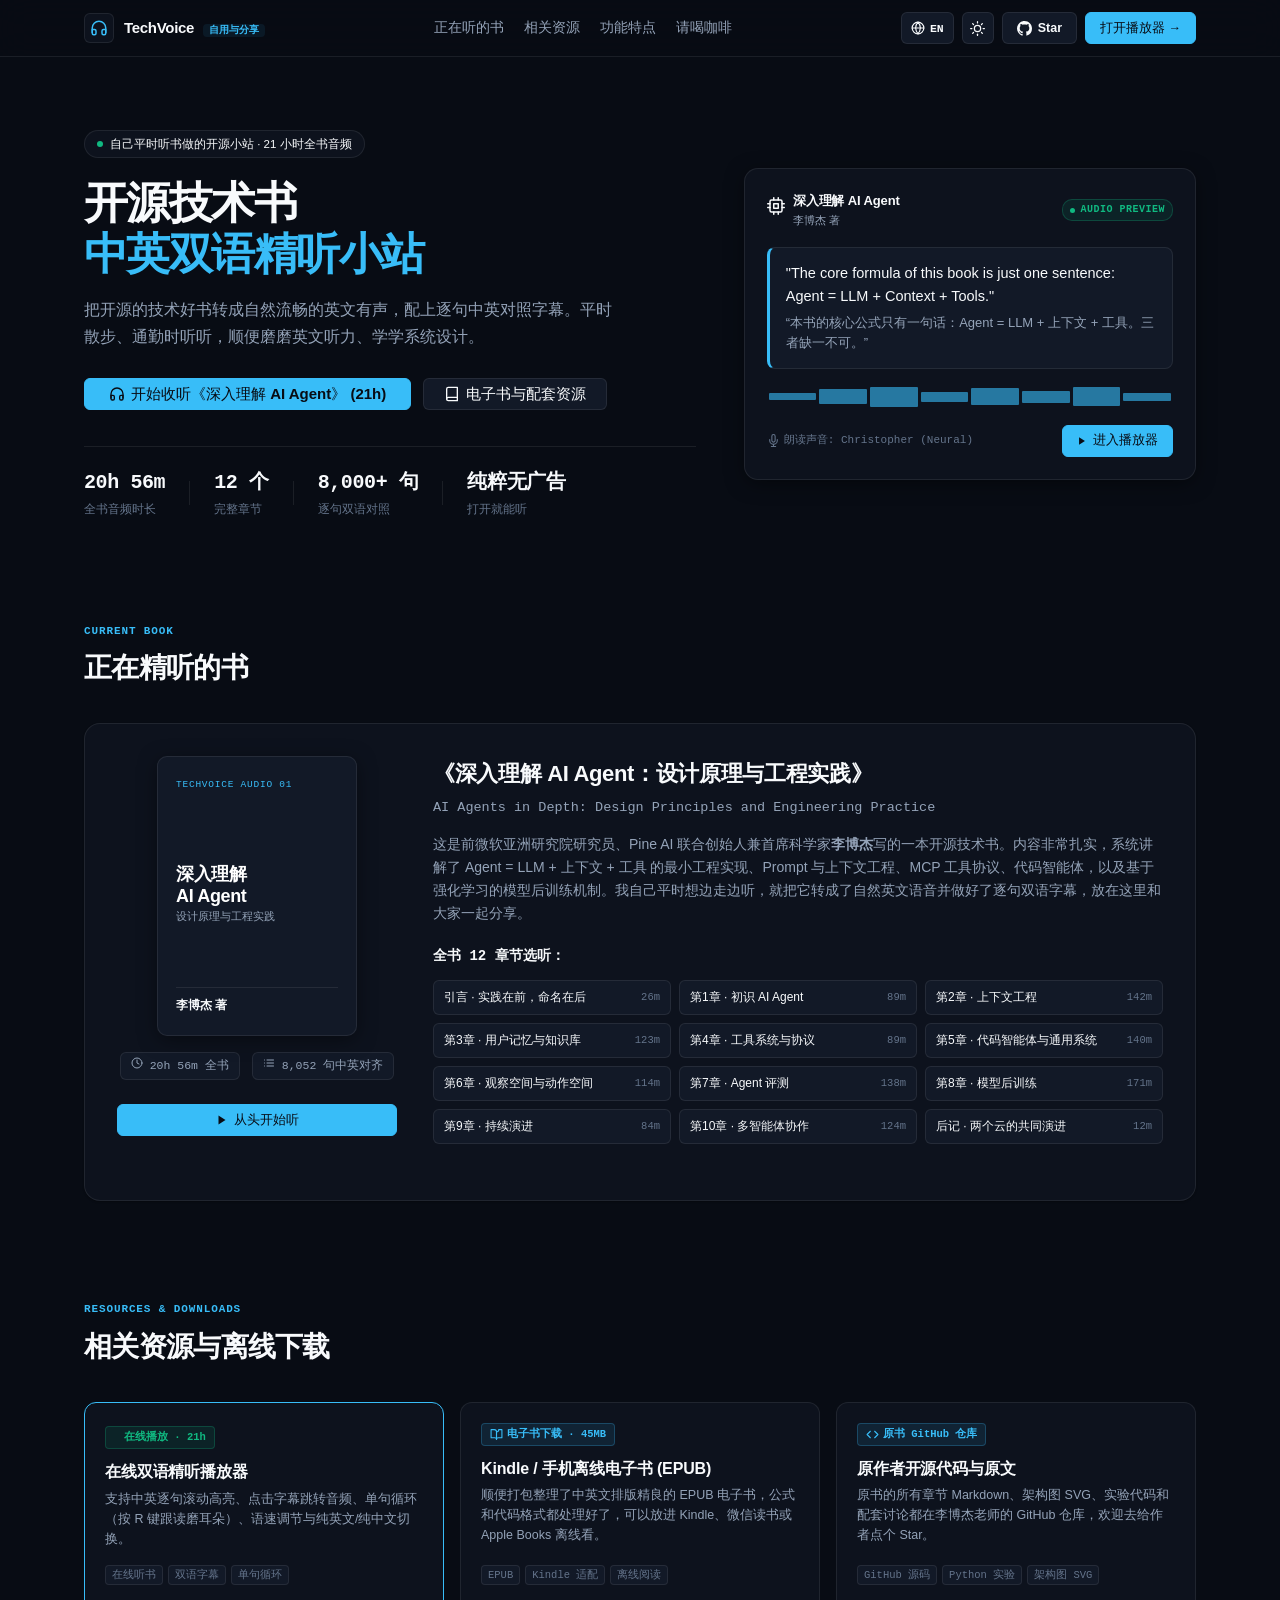
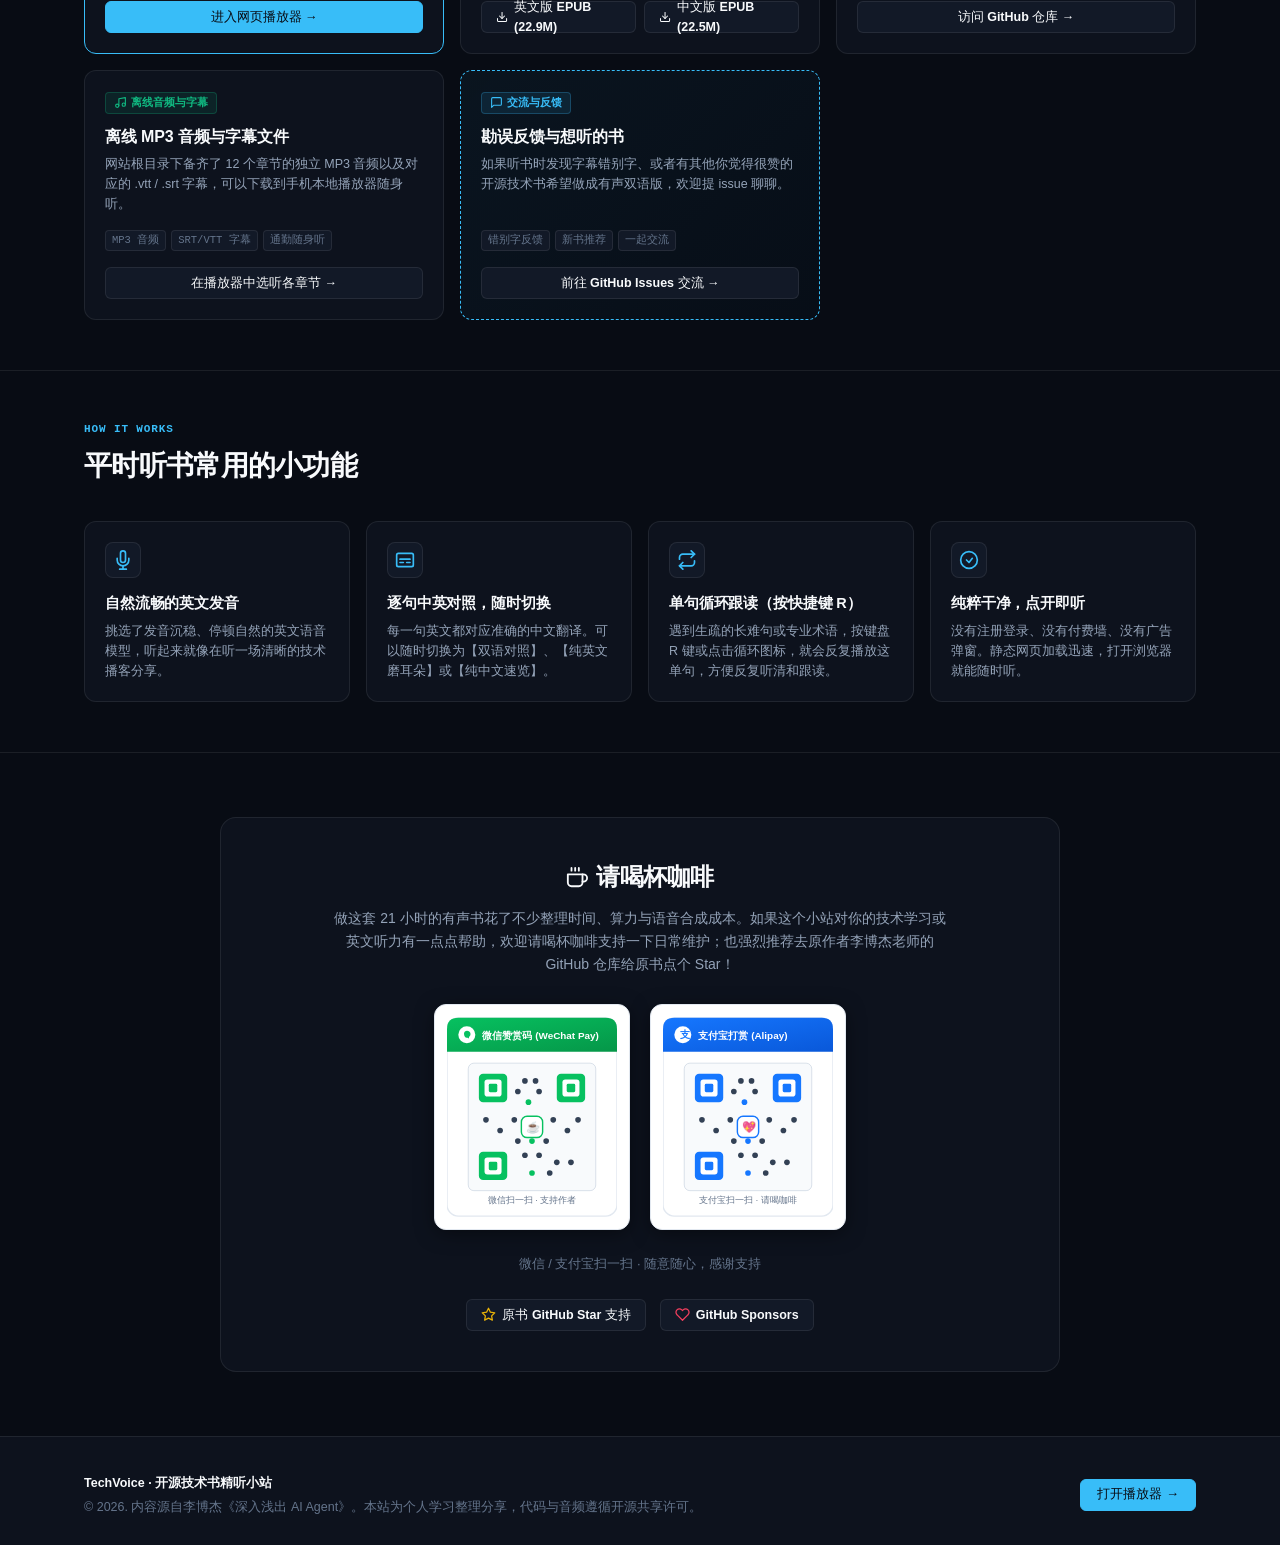
==== commit c6bfe76e: "feat(i18n): complete full English internationalization across reader, controls, and homepage" ====
--- a/index.html
+++ b/index.html
@@ -216,13 +216,13 @@
         <!-- Cover Column -->
         <div class="book-cover-col">
           <div class="book-mock-cover">
-            <div class="mock-cover-tag">TECHVOICE AUDIO 01</div>
+            <div class="mock-cover-tag" data-i18n="mock_cover_tag">TECHVOICE AUDIO 01</div>
             <div>
-              <div class="mock-cover-title">深入理解<br>AI Agent</div>
-              <div class="mock-cover-sub">设计原理与工程实践</div>
+              <div class="mock-cover-title" data-i18n-html="mock_cover_title">深入理解<br>AI Agent</div>
+              <div class="mock-cover-sub" data-i18n="mock_cover_sub">设计原理与工程实践</div>
             </div>
             <div class="mock-cover-footer">
-              <div class="mock-cover-author">李博杰 著</div>
+              <div class="mock-cover-author" data-i18n="mock_cover_author">李博杰 著</div>
             </div>
           </div>
 
@@ -270,51 +270,51 @@
 
           <div class="chapter-pills-grid">
             <a href="reader.html#introduction" class="chapter-pill-link">
-              <span>引言 · Practice Precedes Naming</span>
+              <span data-i18n="idx_ch_0">引言 · Practice Precedes Naming</span>
               <span class="dur">26m</span>
             </a>
             <a href="reader.html#chapter1" class="chapter-pill-link">
-              <span>第1章 · Getting Started with AI Agents</span>
+              <span data-i18n="idx_ch_1">第1章 · Getting Started with AI Agents</span>
               <span class="dur">89m</span>
             </a>
             <a href="reader.html#chapter2" class="chapter-pill-link">
-              <span>第2章 · Context Engineering</span>
+              <span data-i18n="idx_ch_2">第2章 · Context Engineering</span>
               <span class="dur">142m</span>
             </a>
             <a href="reader.html#chapter3" class="chapter-pill-link">
-              <span>第3章 · Memory & Knowledge Bases</span>
+              <span data-i18n="idx_ch_3">第3章 · Memory & Knowledge Bases</span>
               <span class="dur">123m</span>
             </a>
             <a href="reader.html#chapter4" class="chapter-pill-link">
-              <span>第4章 · Tools & Protocols</span>
+              <span data-i18n="idx_ch_4">第4章 · Tools & Protocols</span>
               <span class="dur">89m</span>
             </a>
             <a href="reader.html#chapter5" class="chapter-pill-link">
-              <span>第5章 · Coding & General Agents</span>
+              <span data-i18n="idx_ch_5">第5章 · Coding & General Agents</span>
               <span class="dur">140m</span>
             </a>
             <a href="reader.html#chapter6" class="chapter-pill-link">
-              <span>第6章 · Observation & Action Spaces</span>
+              <span data-i18n="idx_ch_6">第6章 · Observation & Action Spaces</span>
               <span class="dur">114m</span>
             </a>
             <a href="reader.html#chapter7" class="chapter-pill-link">
-              <span>第7章 · Evaluating Agents</span>
+              <span data-i18n="idx_ch_7">第7章 · Evaluating Agents</span>
               <span class="dur">138m</span>
             </a>
             <a href="reader.html#chapter8" class="chapter-pill-link">
-              <span>第8章 · Model Post-Training</span>
+              <span data-i18n="idx_ch_8">第8章 · Model Post-Training</span>
               <span class="dur">171m</span>
             </a>
             <a href="reader.html#chapter9" class="chapter-pill-link">
-              <span>第9章 · Continual Evolution</span>
+              <span data-i18n="idx_ch_9">第9章 · Continual Evolution</span>
               <span class="dur">84m</span>
             </a>
             <a href="reader.html#chapter10" class="chapter-pill-link">
-              <span>第10章 · Multi-Agent Collaboration</span>
+              <span data-i18n="idx_ch_10">第10章 · Multi-Agent Collaboration</span>
               <span class="dur">124m</span>
             </a>
             <a href="reader.html#afterword" class="chapter-pill-link">
-              <span>后记 · Co-Evolution of Two Clouds</span>
+              <span data-i18n="idx_ch_11">后记 · Co-Evolution of Two Clouds</span>
               <span class="dur">12m</span>
             </a>
           </div>
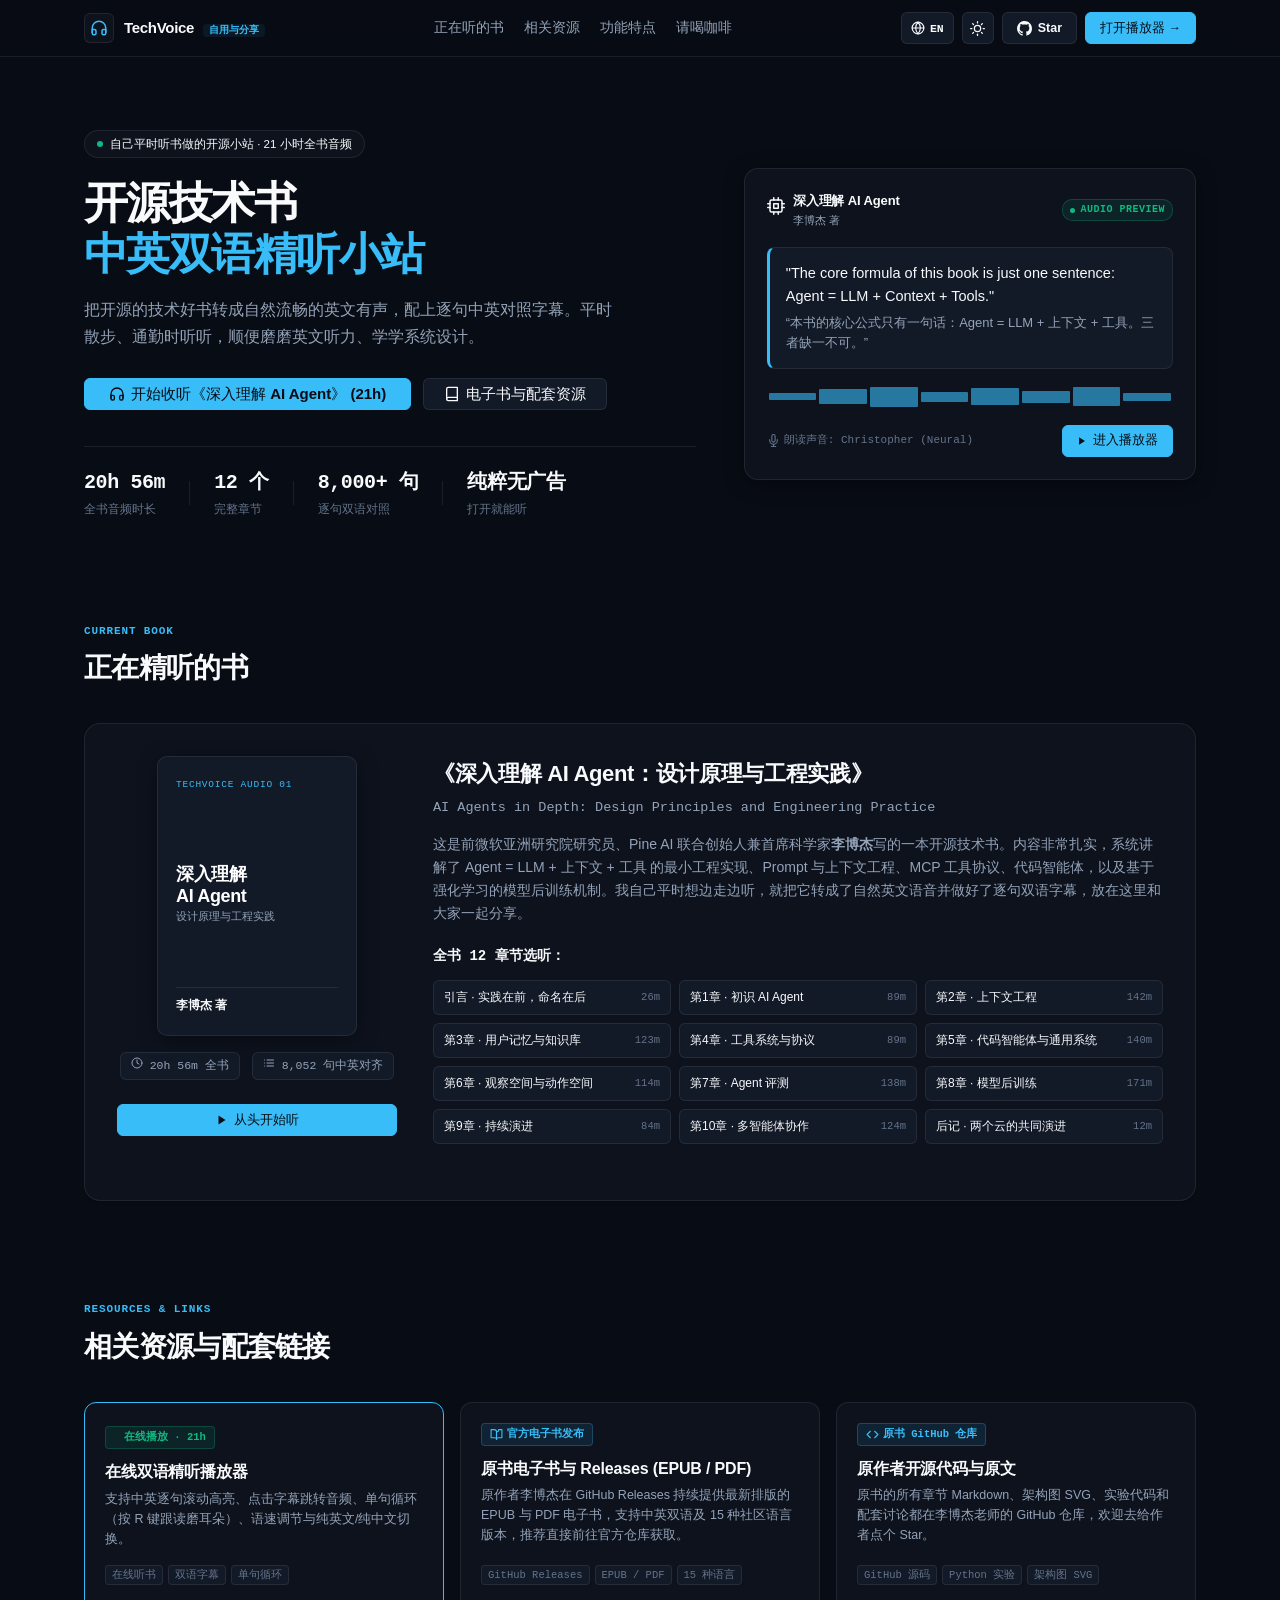
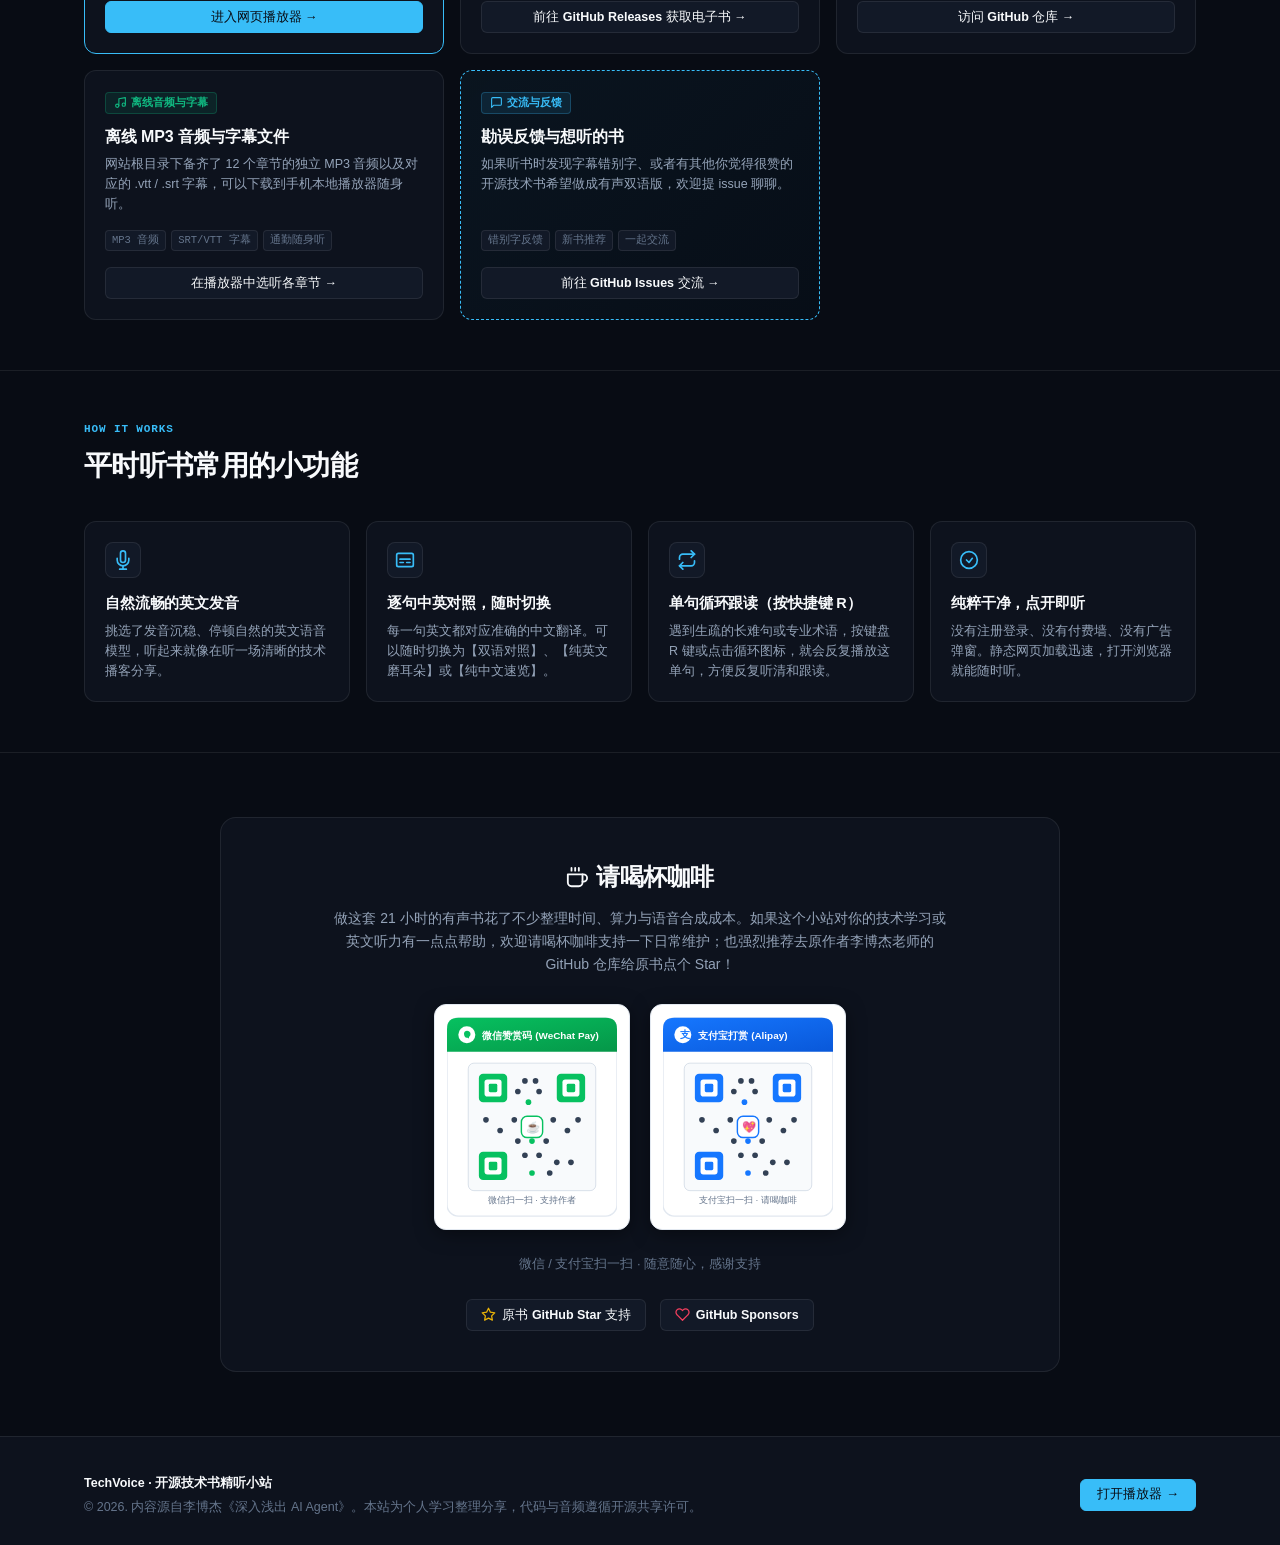
==== commit eda2bf3e: "feat: replace direct epub downloads with official github releases links" ====
--- a/index.html
+++ b/index.html
@@ -327,8 +327,8 @@
   <section class="section-library" id="library">
     <div class="container">
       <div class="section-header">
-        <div class="section-label" data-i18n="library_label">RESOURCES & DOWNLOADS</div>
-        <h2 class="section-title" data-i18n="library_title">相关资源与离线下载</h2>
+        <div class="section-label" data-i18n="library_label">RESOURCES & LINKS</div>
+        <h2 class="section-title" data-i18n="library_title">相关资源与配套链接</h2>
       </div>
 
       <div class="bento-grid">
@@ -354,7 +354,7 @@
           </div>
         </div>
 
-        <!-- Deliverable Card 2: Kindle & Offline EPUB E-Books -->
+        <!-- Deliverable Card 2: Official E-Book Releases on GitHub -->
         <div class="bento-card">
           <div>
             <div class="bento-status-pill status-community">
@@ -362,35 +362,23 @@
                 <path d="M2 3h6a4 4 0 0 1 4 4v14a3 3 0 0 0-3-3H2z"/>
                 <path d="M22 3h-6a4 4 0 0 1-4 4v14a3 3 0 0 1 3-3h7z"/>
               </svg>
-              <span data-i18n="lib_card2_pill">电子书下载 · 45MB</span>
-            </div>
-            <div class="bento-card-title" data-i18n="lib_card2_title">Kindle / 手机离线电子书 (EPUB)</div>
-            <div class="bento-card-desc" data-i18n="lib_card2_desc">顺便打包整理了中英文排版精良的 EPUB 电子书，公式和代码格式都处理好了，可以放进 Kindle、微信读书或 Apple Books 离线看。</div>
+              <span data-i18n="lib_card2_pill">官方电子书发布</span>
+            </div>
+            <div class="bento-card-title" data-i18n="lib_card2_title">原书电子书与 Releases (EPUB / PDF)</div>
+            <div class="bento-card-desc" data-i18n="lib_card2_desc">原作者李博杰在 GitHub Releases 持续提供最新排版的 EPUB 与 PDF 电子书，支持中英双语及 15 种社区语言版本，推荐直接前往官方仓库获取。</div>
           </div>
           <div>
             <div class="bento-card-tags">
-              <span class="tag-badge" data-i18n="lib_card2_tag1">EPUB</span>
-              <span class="tag-badge" data-i18n="lib_card2_tag2">Kindle 适配</span>
-              <span class="tag-badge" data-i18n="lib_card2_tag3">离线阅读</span>
-            </div>
-            <div class="card-dual-actions">
-              <a href="AI-Agents-in-Depth-en-Kindle-Inline.epub" download class="btn btn-secondary">
-                <svg width="14" height="14" viewBox="0 0 24 24" fill="none" stroke="currentColor" stroke-width="2" stroke-linecap="round" stroke-linejoin="round">
-                  <path d="M21 15v4a2 2 0 0 1-2 2H5a2 2 0 0 1-2-2v-4"/>
-                  <polyline points="7 10 12 15 17 10"/>
-                  <line x1="12" y1="15" x2="12" y2="3"/>
-                </svg>
-                <span data-i18n="lib_card2_btn_en">英文版 EPUB (22.9M)</span>
-              </a>
-              <a href="AI-Agent-Book-zh-CN-Kindle-Inline.epub" download class="btn btn-secondary">
-                <svg width="14" height="14" viewBox="0 0 24 24" fill="none" stroke="currentColor" stroke-width="2" stroke-linecap="round" stroke-linejoin="round">
-                  <path d="M21 15v4a2 2 0 0 1-2 2H5a2 2 0 0 1-2-2v-4"/>
-                  <polyline points="7 10 12 15 17 10"/>
-                  <line x1="12" y1="15" x2="12" y2="3"/>
-                </svg>
-                <span data-i18n="lib_card2_btn_zh">中文版 EPUB (22.5M)</span>
-              </a>
-            </div>
+              <span class="tag-badge" data-i18n="lib_card2_tag1">GitHub Releases</span>
+              <span class="tag-badge" data-i18n="lib_card2_tag2">EPUB / PDF</span>
+              <span class="tag-badge" data-i18n="lib_card2_tag3">15 种语言</span>
+            </div>
+            <a href="https://github.com/bojieli/ai-agent-book/releases" target="_blank" rel="noopener noreferrer" class="btn btn-secondary" style="width: 100%; justify-content: center;" data-i18n="lib_card2_btn">
+              <svg width="14" height="14" viewBox="0 0 24 24" fill="currentColor">
+                <path d="M12 0C5.37 0 0 5.37 0 12c0 5.31 3.435 9.795 8.205 11.385.6.105.825-.255.825-.57 0-.285-.015-1.23-.015-2.235-3.015.555-3.795-.735-4.035-1.41-.135-.345-.72-1.41-1.23-1.695-.42-.225-1.02-.78-.015-.795.945-.015 1.62.87 1.845 1.23 1.08 1.815 2.805 1.305 3.495.99.105-.78.42-1.305.765-1.605-2.67-.3-5.46-1.335-5.46-5.925 0-1.305.465-2.385 1.23-3.225-.12-.3-.54-1.53.12-3.18 0 0 1.005-.315 3.3 1.23.96-.27 1.98-.405 3-.405s2.04.135 3 .405c2.295-1.56 3.3-1.23 3.3-1.23.66 1.65.24 2.88.12 3.18.765.84 1.23 1.905 1.23 3.225 0 4.605-2.805 5.625-5.475 5.925.435.375.81 1.095.81 2.22 0 1.605-.015 2.895-.015 3.3 0 .315.225.69.825.57A12.02 12.02 0 0024 12c0-6.63-5.37-12-12-12z"/>
+              </svg>
+              <span data-i18n="lib_card2_btn">前往 GitHub Releases 获取电子书 →</span>
+            </a>
           </div>
         </div>
 
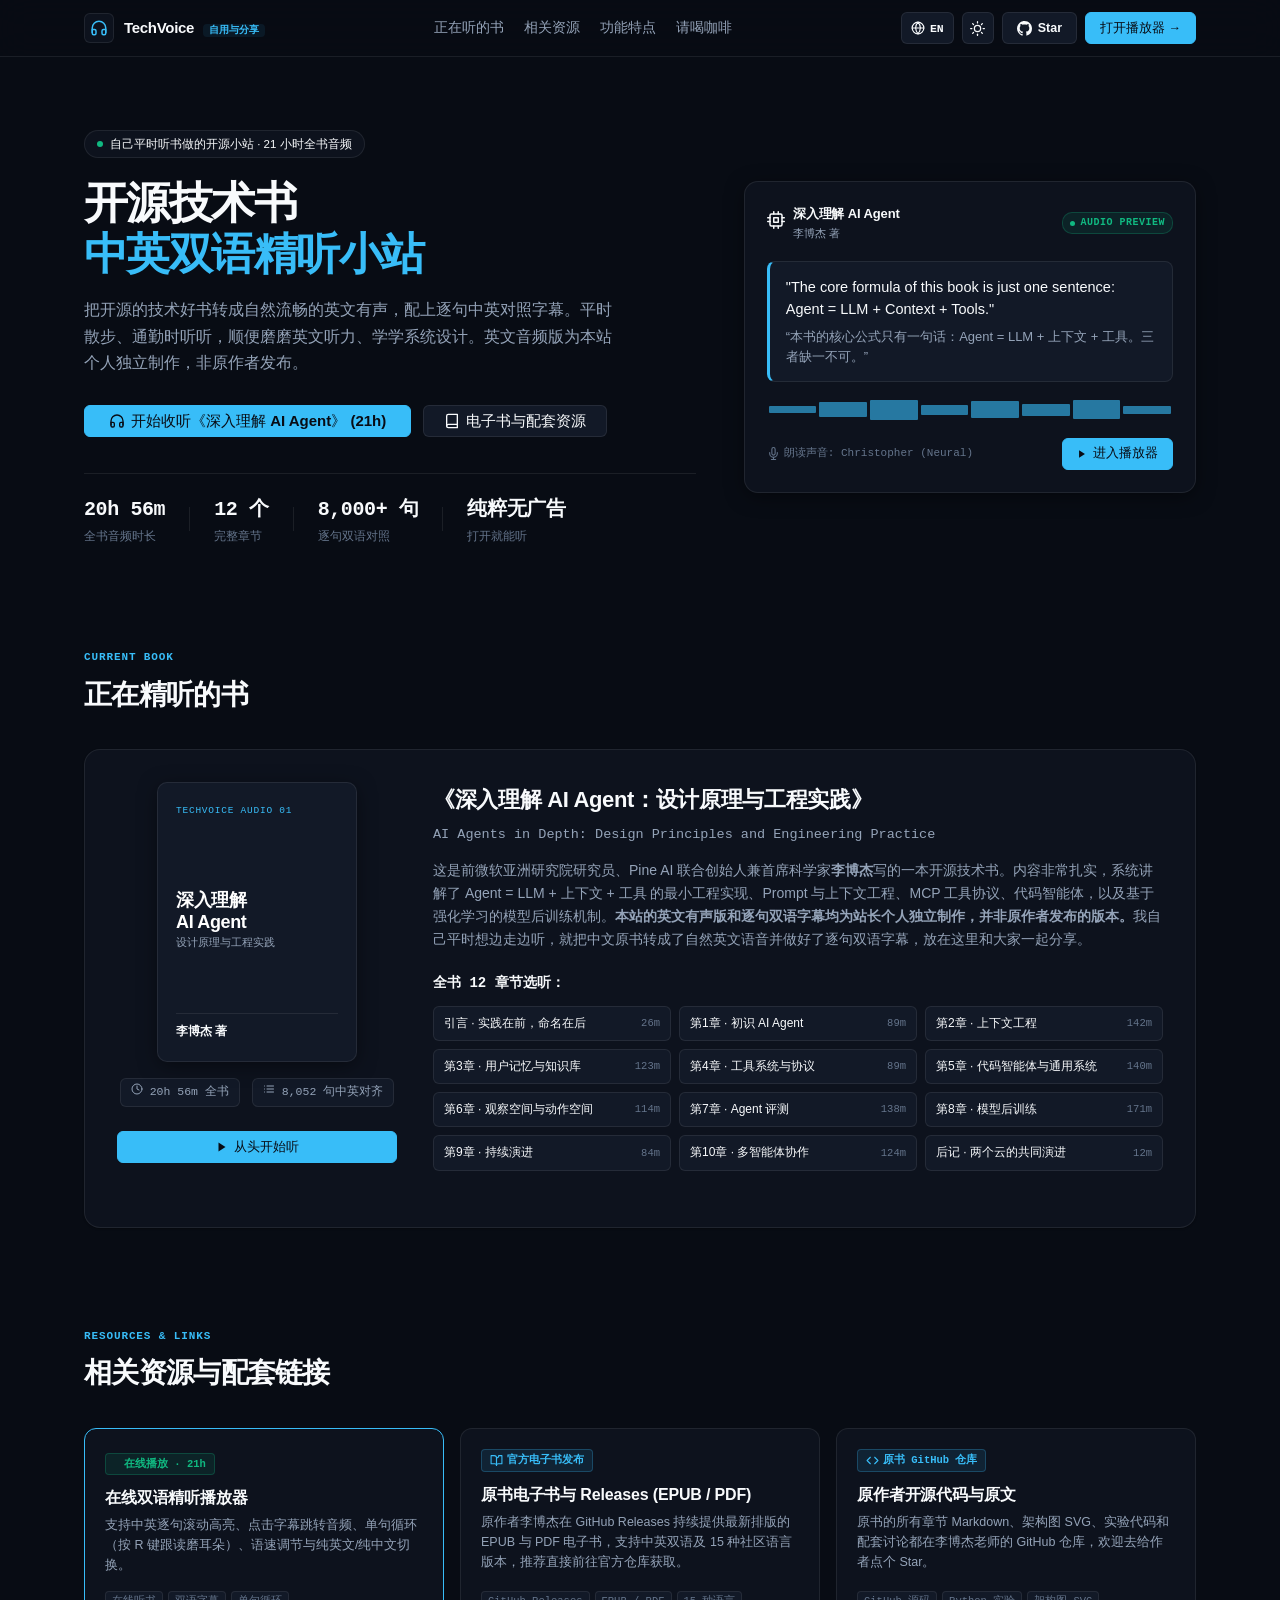
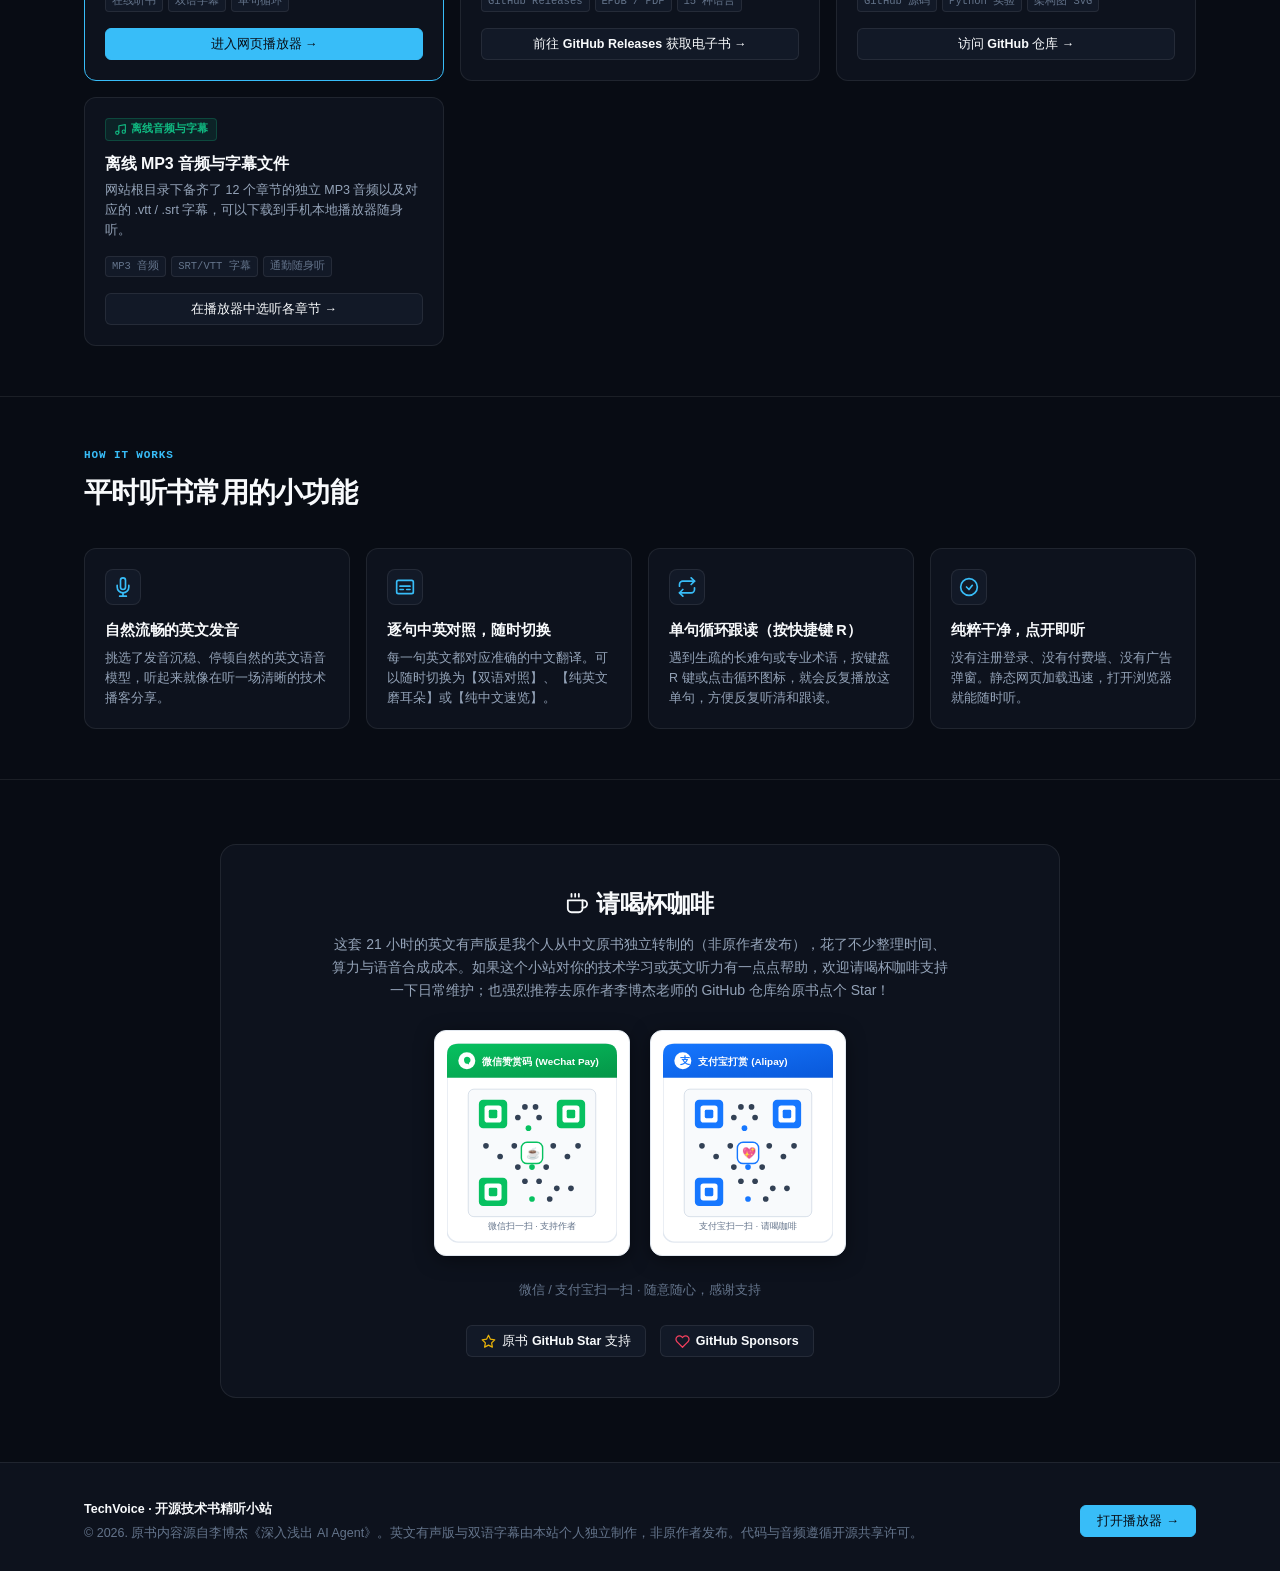
==== commit 3669e1ea: "chore: remove community feedback card from library section" ====
--- a/index.html
+++ b/index.html
@@ -433,29 +433,7 @@
           </div>
         </div>
 
-        <!-- Deliverable Card 5: Community & Title Suggestions -->
-        <div class="bento-card" style="background: linear-gradient(135deg, rgba(56, 189, 248, 0.05), rgba(2, 132, 199, 0.02)); border: 1px dashed var(--border-accent);">
-          <div>
-            <div class="bento-status-pill status-community">
-              <svg width="13" height="13" viewBox="0 0 24 24" fill="none" stroke="currentColor" stroke-width="2" stroke-linecap="round" stroke-linejoin="round">
-                <path d="M21 15a2 2 0 0 1-2 2H7l-4 4V5a2 2 0 0 1 2-2h14a2 2 0 0 1 2 2z"/>
-              </svg>
-              <span data-i18n="lib_card5_pill">交流与反馈</span>
-            </div>
-            <div class="bento-card-title" data-i18n="lib_card5_title">勘误反馈与想听的书</div>
-            <div class="bento-card-desc" data-i18n="lib_card5_desc">如果听书时发现字幕错别字、或者有其他你觉得很赞的开源技术书希望做成有声双语版，欢迎提 issue 聊聊。</div>
-          </div>
-          <div>
-            <div class="bento-card-tags">
-              <span class="tag-badge" data-i18n="lib_card5_tag1">错别字反馈</span>
-              <span class="tag-badge" data-i18n="lib_card5_tag2">新书推荐</span>
-              <span class="tag-badge" data-i18n="lib_card5_tag3">一起交流</span>
-            </div>
-            <a href="https://github.com/bojieli/ai-agent-book/issues" target="_blank" rel="noopener noreferrer" class="btn btn-secondary" style="width: 100%; justify-content: center;" data-i18n="lib_card5_btn">
-              前往 GitHub Issues 交流 →
-            </a>
-          </div>
-        </div>
+
       </div>
     </div>
   </section>
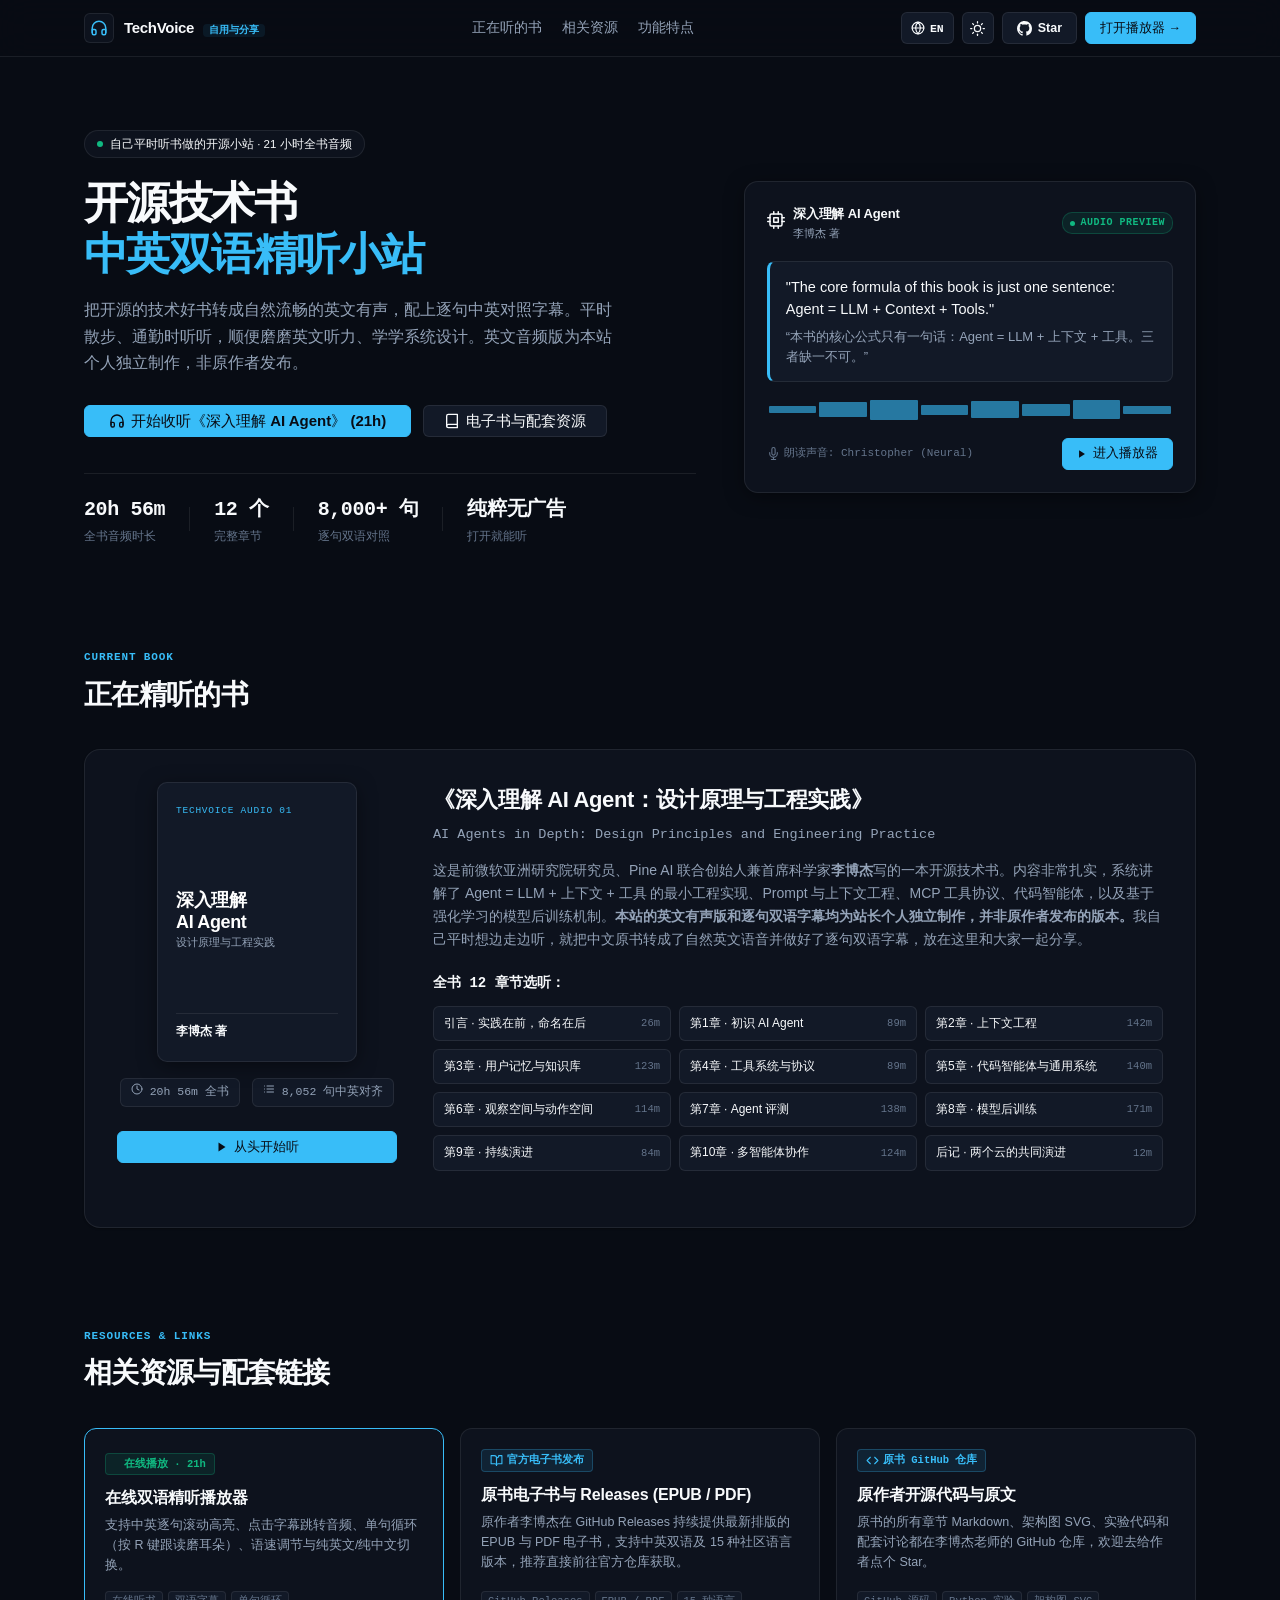
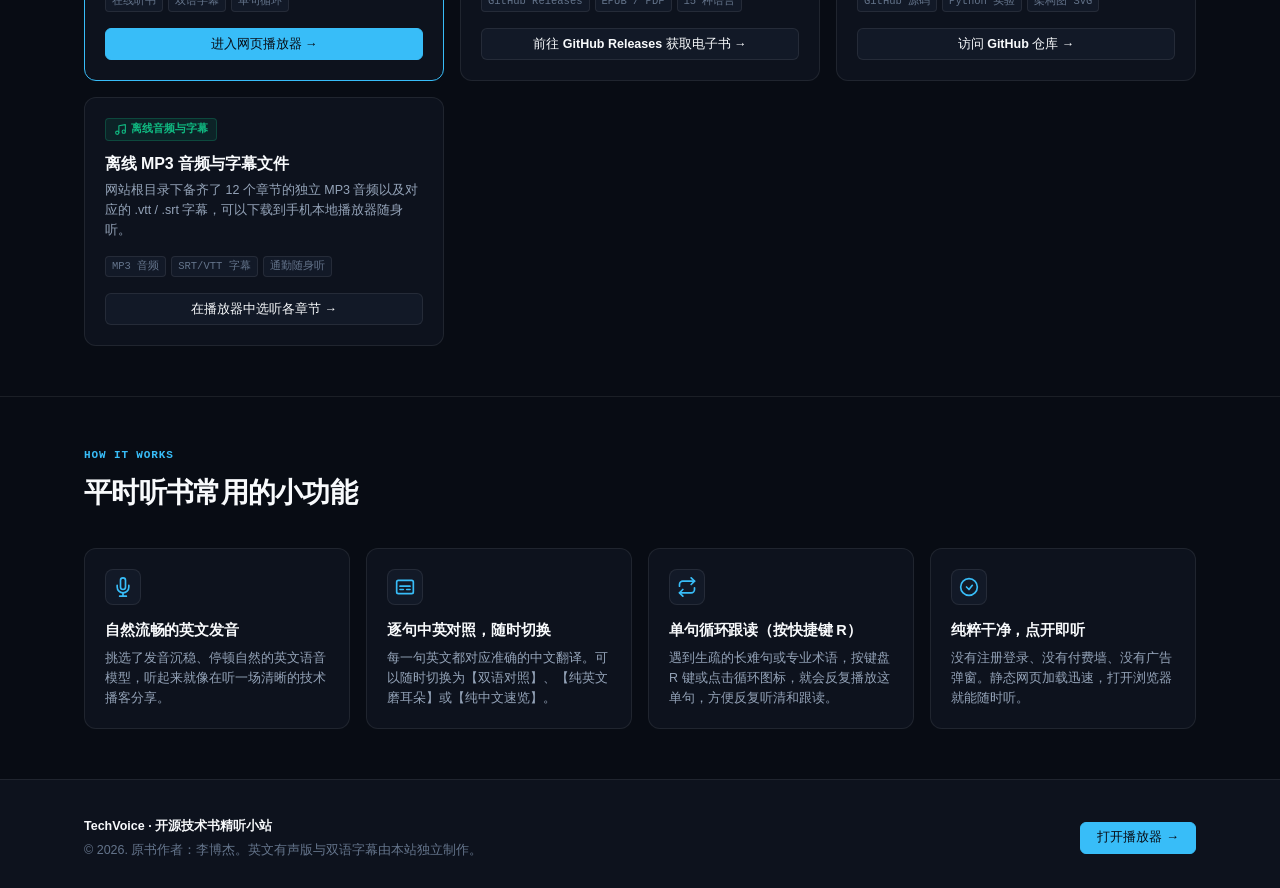
==== commit 122951b0: "feat: hide sponsor elements across site and add standard GitHub README - Hide '请喝咖啡' (Coffee/Sponsor" ====
--- a/index.html
+++ b/index.html
@@ -32,7 +32,6 @@
         <a href="#featured" class="nav-link" data-i18n="nav_featured">正在听的书</a>
         <a href="#library" class="nav-link" data-i18n="nav_library">相关资源</a>
         <a href="#features" class="nav-link" data-i18n="nav_features">功能特点</a>
-        <a href="#sponsor" class="nav-link" data-i18n="nav_sponsor">请喝咖啡</a>
       </nav>
 
       <div class="header-actions">
@@ -500,8 +499,8 @@
     </div>
   </section>
 
-  <!-- Sponsorship / Donation Section -->
-  <section class="section-sponsor" id="sponsor">
+  <!-- Sponsorship / Donation Section (Hidden) -->
+  <section class="section-sponsor" id="sponsor" style="display: none;">
     <div class="container">
       <div class="sponsor-container-box">
         <h2 class="sponsor-lead-title" style="display: flex; align-items: center; justify-content: center; gap: 8px;">
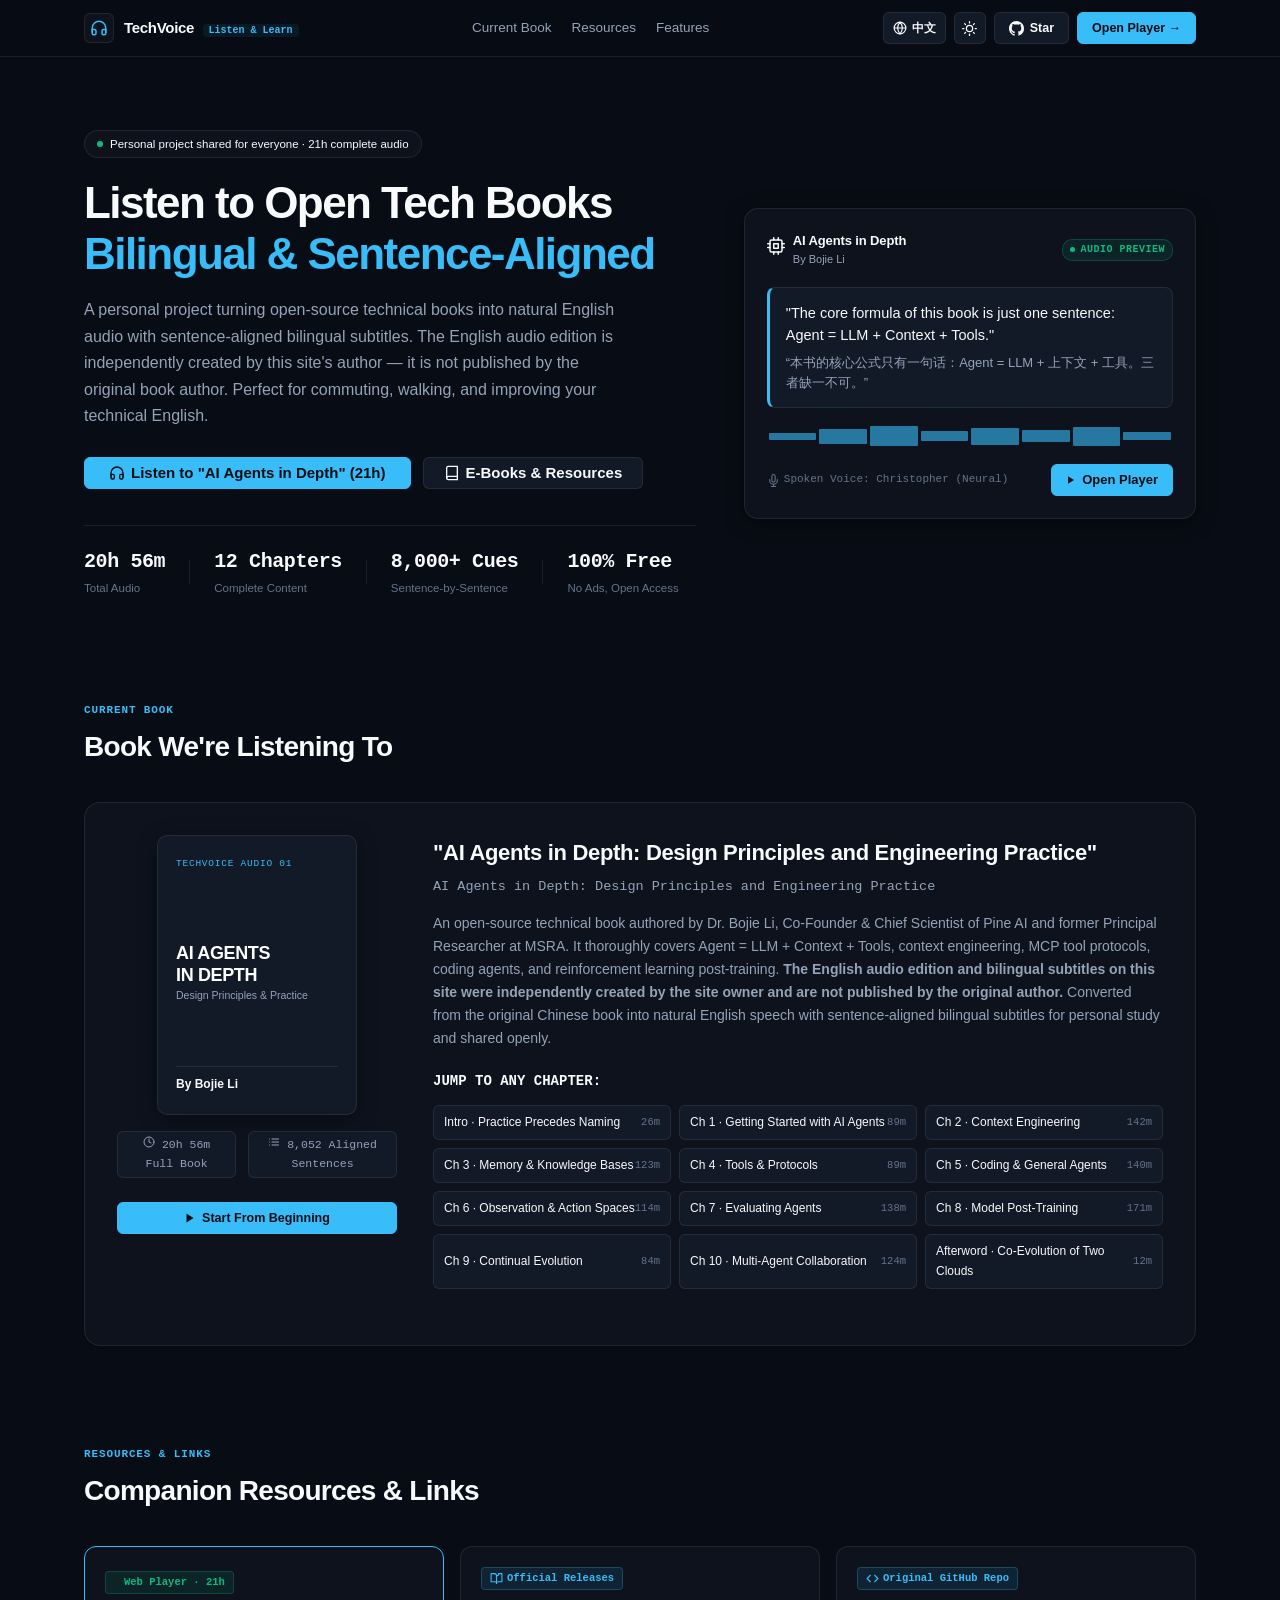
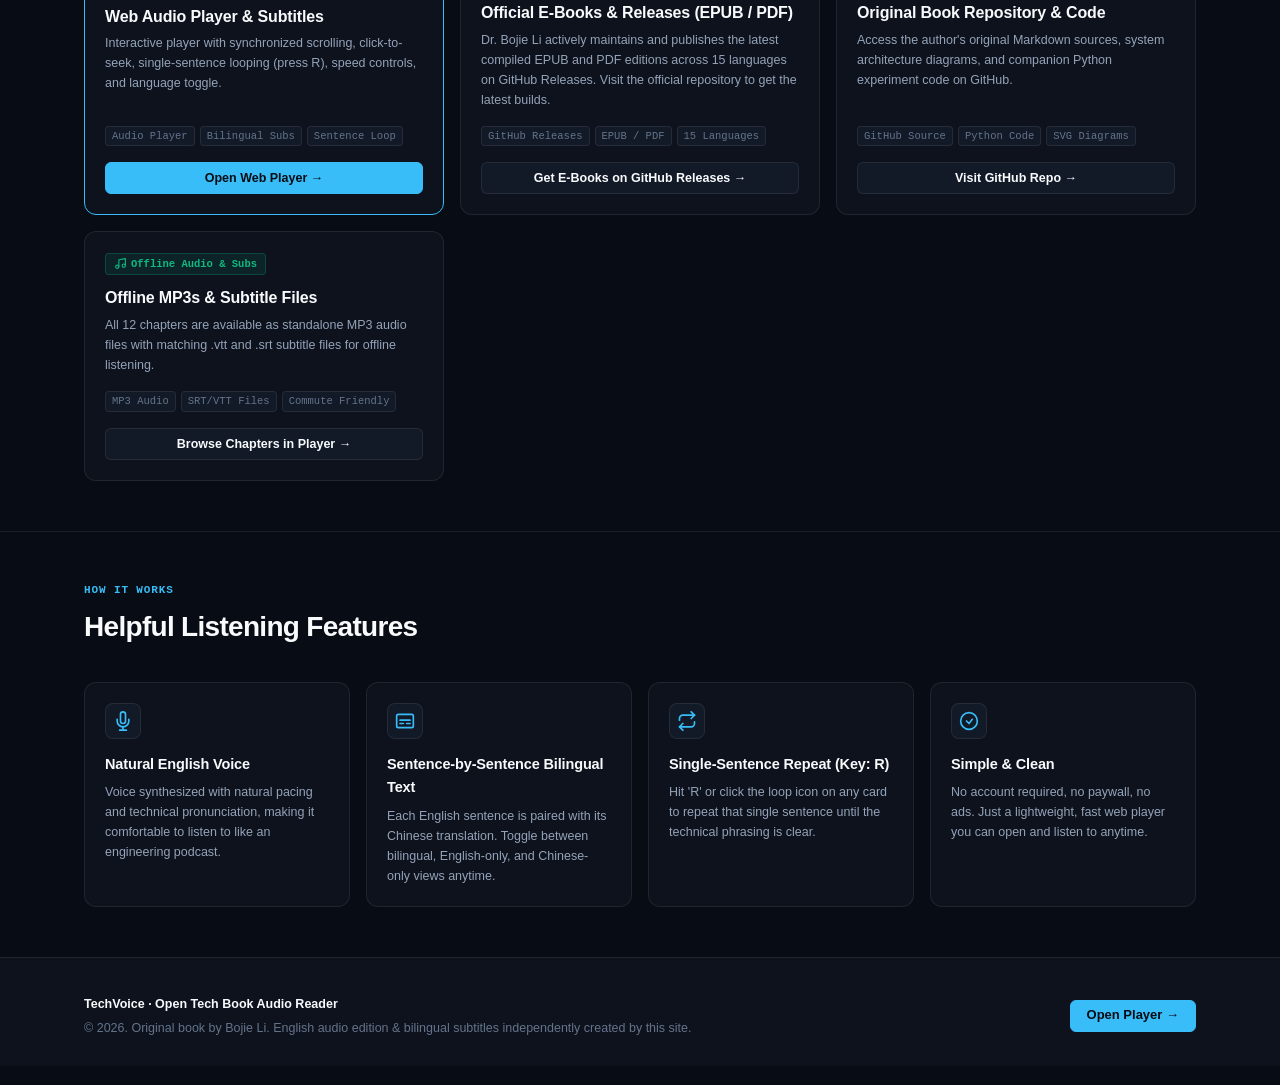
==== commit 470ede19: "feat: default website to English interface and English-only subtitles - Set default UI language fall" ====
--- a/index.html
+++ b/index.html
@@ -1,10 +1,10 @@
 <!DOCTYPE html>
-<html lang="zh-CN" data-theme="dark">
+<html lang="en" data-theme="dark">
 <head>
   <meta charset="utf-8">
   <meta name="viewport" content="width=device-width, initial-scale=1.0, maximum-scale=1.0, user-scalable=no">
-  <title>TechVoice · 开源技术书双语精听小站</title>
-  <meta name="description" content="一个给自己和大家精听开源技术书的小站。包含李博杰《深入理解 AI Agent》全本 21 小时自然英文朗读与 8,000+ 句逐句中英对照字幕，通勤散步随时听。">
+  <title>TechVoice · Open Tech Book Bilingual Audio Reader</title>
+  <meta name="description" content="A curated audio reader for open-source technical books. Featuring Bojie Li's 'AI Agents in Depth' with 21 hours of natural English audio and 8,000+ sentence-aligned bilingual subtitles.">
   <meta name="theme-color" content="#080c14">
   <link rel="manifest" href="manifest.json">
   <link rel="apple-touch-icon" href="assets/icon.svg">
@@ -42,7 +42,7 @@
             <line x1="2" y1="12" x2="22" y2="12"/>
             <path d="M12 2a15.3 15.3 0 0 1 4 10 15.3 15.3 0 0 1-4 10 15.3 15.3 0 0 1-4-10 15.3 15.3 0 0 1 4-10z"/>
           </svg>
-          <span id="lang-switch-text">EN</span>
+          <span id="lang-switch-text">中文</span>
         </button>
 
         <!-- Theme Toggle -->
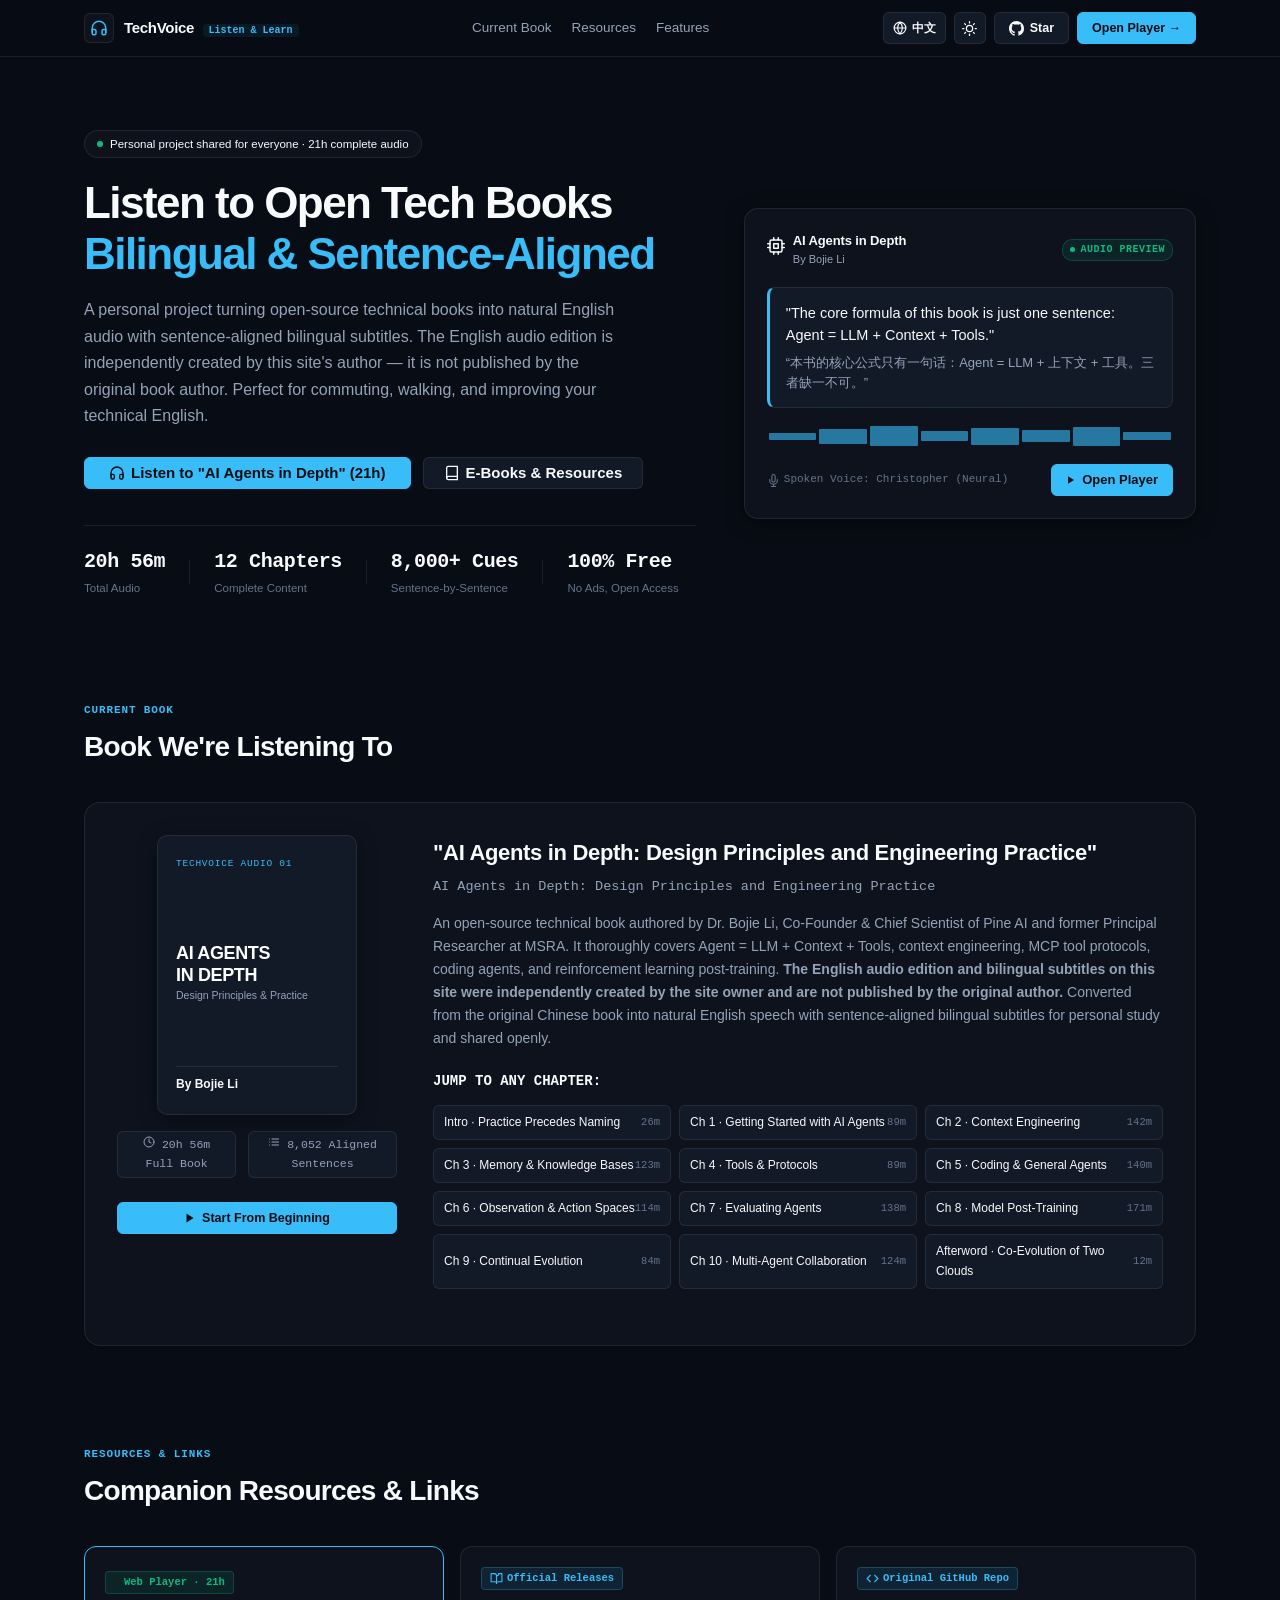
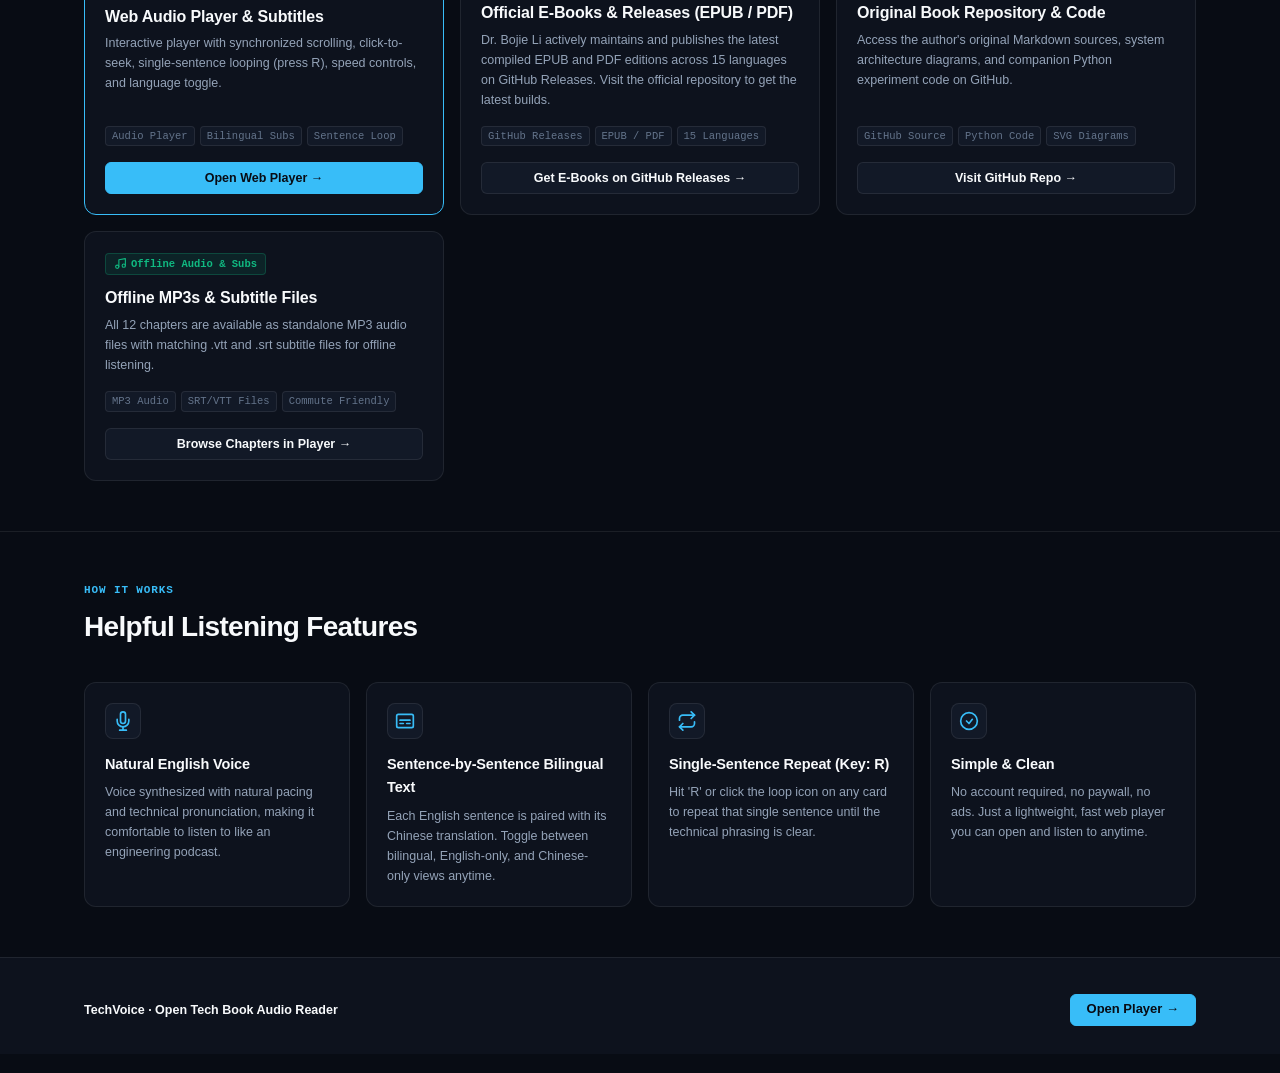
==== commit fc33d94a: "fix(ui): remove footer description paragraph completely" ====
--- a/index.html
+++ b/index.html
@@ -10,6 +10,37 @@
   <link rel="apple-touch-icon" href="assets/icon.svg">
   <link rel="stylesheet" href="css/landing.css">
   <link rel="icon" type="image/svg+xml" href="assets/icon.svg">
+
+  <!-- Open Graph / Facebook -->
+  <meta property="og:type" content="website">
+  <meta property="og:title" content="TechVoice · Open Tech Book Bilingual Audio Reader">
+  <meta property="og:description" content="A curated audio reader for open-source technical books. Featuring Bojie Li's 'AI Agents in Depth' with 21 hours of natural English audio and 8,000+ sentence-aligned bilingual subtitles.">
+  <meta property="og:image" content="assets/icon.svg">
+
+  <!-- Twitter Card -->
+  <meta name="twitter:card" content="summary">
+  <meta name="twitter:title" content="TechVoice · Open Tech Book Bilingual Audio Reader">
+  <meta name="twitter:description" content="A curated audio reader for open-source technical books. Featuring Bojie Li's 'AI Agents in Depth' with 21 hours of natural English audio and 8,000+ sentence-aligned bilingual subtitles.">
+  <meta name="twitter:image" content="assets/icon.svg">
+
+  <!-- Schema.org Audiobook Structured Data -->
+  <script type="application/ld+json">
+  {
+    "@context": "https://schema.org",
+    "@type": "Audiobook",
+    "name": "AI Agents in Depth",
+    "alternateName": "深入理解 AI Agent",
+    "author": {
+      "@type": "Person",
+      "name": "Bojie Li",
+      "alternateName": "李博杰"
+    },
+    "description": "Design principles and engineering practice of AI Agents. 21 hours of natural English audio and sentence-aligned bilingual subtitles.",
+    "duration": "PT21H",
+    "inLanguage": ["en", "zh"],
+    "bookFormat": "https://schema.org/AudiobookFormat"
+  }
+  </script>
 </head>
 <body>
   <!-- Header Navbar -->
@@ -553,8 +584,7 @@
   <footer class="site-footer">
     <div class="container footer-content">
       <div class="footer-meta">
-        <p style="font-weight: 600; color: var(--text-main); margin-bottom: 4px;" data-i18n="footer_title">TechVoice · 开源技术书精听小站</p>
-        <p data-i18n="footer_desc">© 2026. 内容源自李博杰《深入浅出 AI Agent》。本站为个人学习整理分享，代码与音频遵循开源共享许可。</p>
+        <p style="font-weight: 600; color: var(--text-main); margin-bottom: 0;" data-i18n="footer_title">TechVoice · 开源技术书精听小站</p>
       </div>
       <div>
         <a href="reader.html" class="btn btn-primary" style="padding: 8px 16px; font-size: 13px;" data-i18n="footer_cta">打开播放器 →</a>
--- a/css/landing.css
+++ b/css/landing.css
@@ -932,3 +932,123 @@
     font-size: 32px;
   }
 }
+
+@media (max-width: 768px) {
+  .site-header {
+    height: auto;
+  }
+
+  .header-inner {
+    height: 52px;
+    padding: 0;
+  }
+
+  .brand-badge {
+    display: none; /* Hide subtitle badge on mobile header to save space */
+  }
+
+  .nav-links {
+    display: none; /* Hide desktop anchor links on mobile */
+  }
+
+  .header-actions {
+    gap: 6px;
+  }
+
+  .header-actions .btn-secondary {
+    display: none; /* Hide GitHub Star button in header on mobile */
+  }
+
+  .header-actions .btn-primary {
+    padding: 0 10px;
+    font-size: 11.5px;
+    height: 30px;
+  }
+
+  .hero-section {
+    padding: 36px 0 40px 0;
+  }
+
+  .hero-badge-pill {
+    font-size: 11px;
+    padding: 3px 10px;
+    max-width: 100%;
+    overflow: hidden;
+    text-overflow: ellipsis;
+    white-space: nowrap;
+  }
+
+  .hero-title {
+    font-size: clamp(26px, 7.5vw, 34px);
+    line-height: 1.2;
+    word-break: break-word;
+    letter-spacing: -0.02em;
+  }
+
+  .hero-desc {
+    font-size: 14px;
+    line-height: 1.6;
+  }
+
+  .hero-actions {
+    flex-direction: column;
+    width: 100%;
+    gap: 10px;
+  }
+
+  .hero-actions .btn {
+    width: 100%;
+    justify-content: center;
+  }
+
+  .metrics-row {
+    display: grid;
+    grid-template-columns: repeat(2, 1fr);
+    gap: 10px;
+    width: 100%;
+    margin-top: 24px;
+  }
+
+  .metric-divider {
+    display: none;
+  }
+
+  .metric-item {
+    background: var(--bg-surface);
+    border: 1px solid var(--border-subtle);
+    border-radius: 8px;
+    padding: 10px 12px;
+  }
+
+  .metric-value {
+    font-size: 17px;
+  }
+
+  .metric-label {
+    font-size: 11px;
+  }
+
+  .container {
+    padding: 0 16px;
+  }
+
+  .section-book-spotlight,
+  .section-bento,
+  .section-sponsor {
+    padding: 44px 0;
+  }
+
+  .spotlight-header h2,
+  .section-bento h2,
+  .sponsor-lead-title {
+    font-size: 22px;
+  }
+
+  .featured-book-inner {
+    padding: 20px 16px;
+  }
+
+  .chapters-compact-grid {
+    grid-template-columns: 1fr;
+  }
+}
